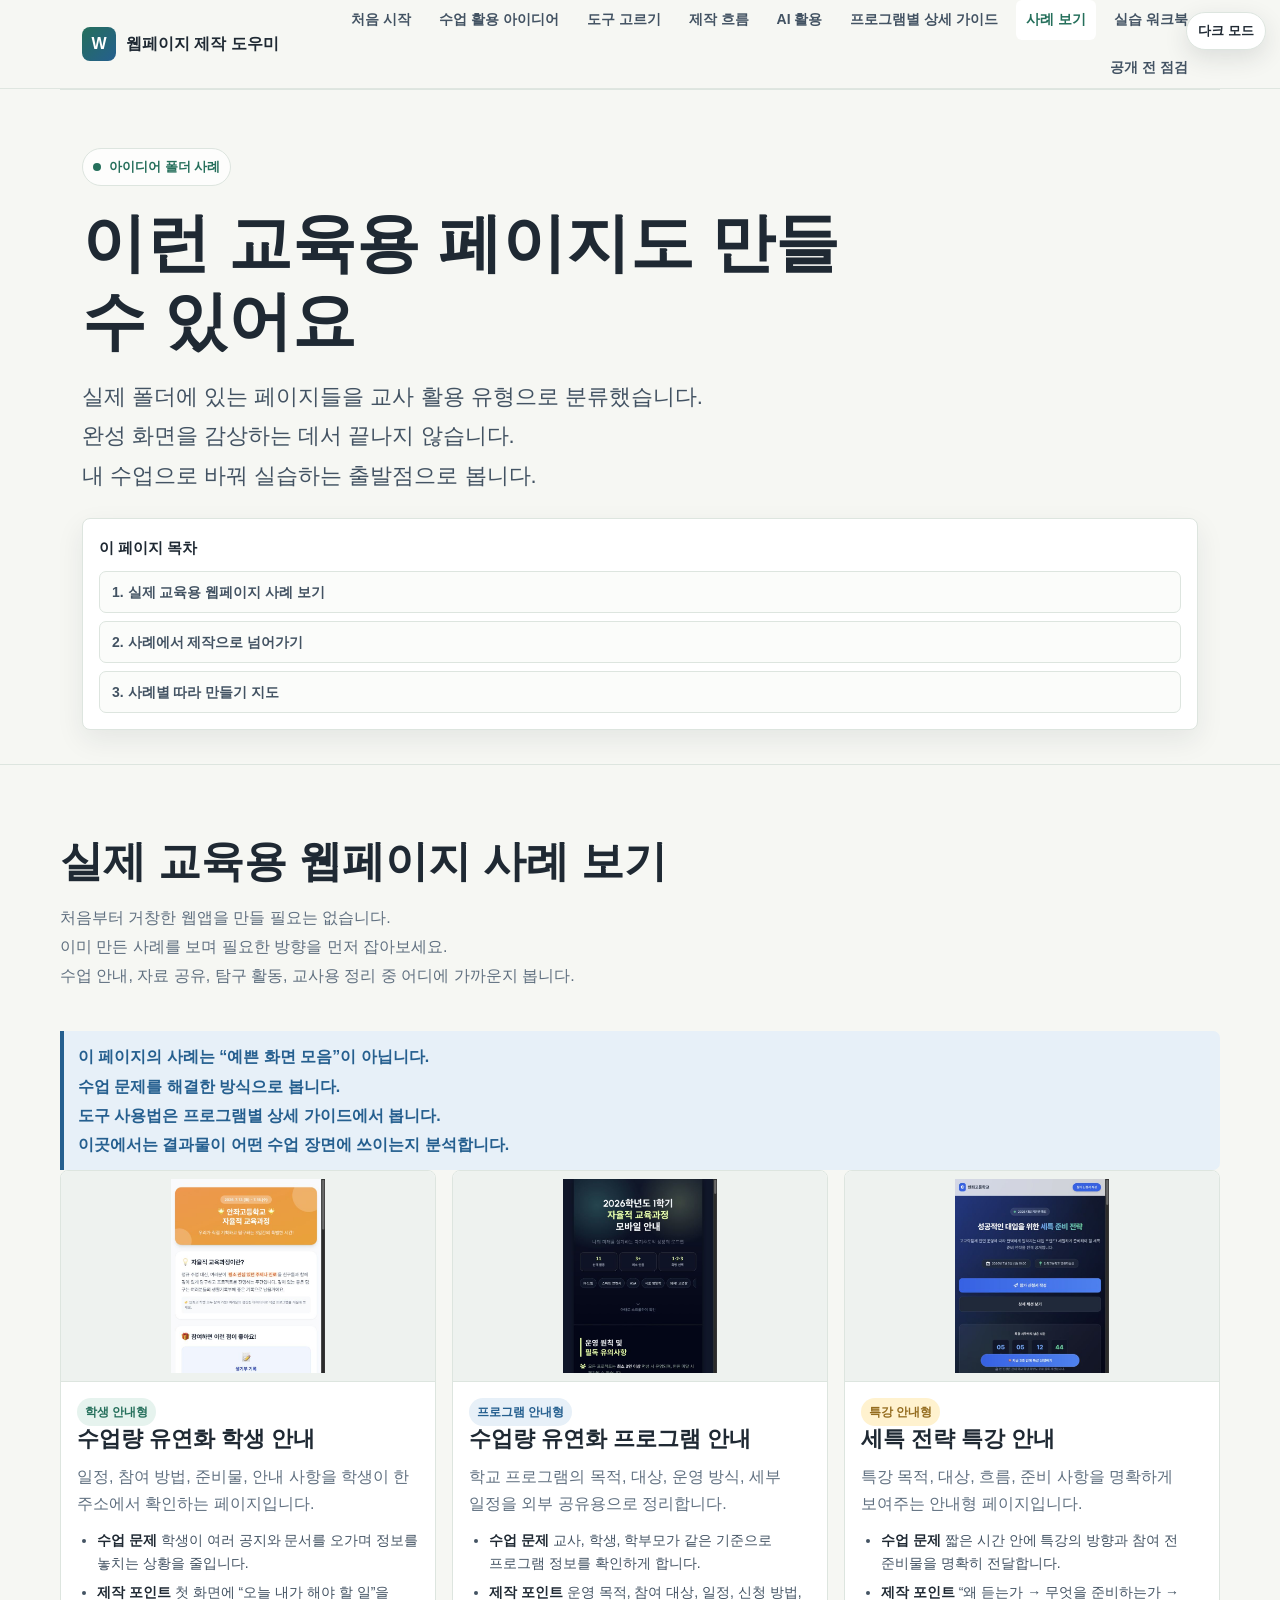
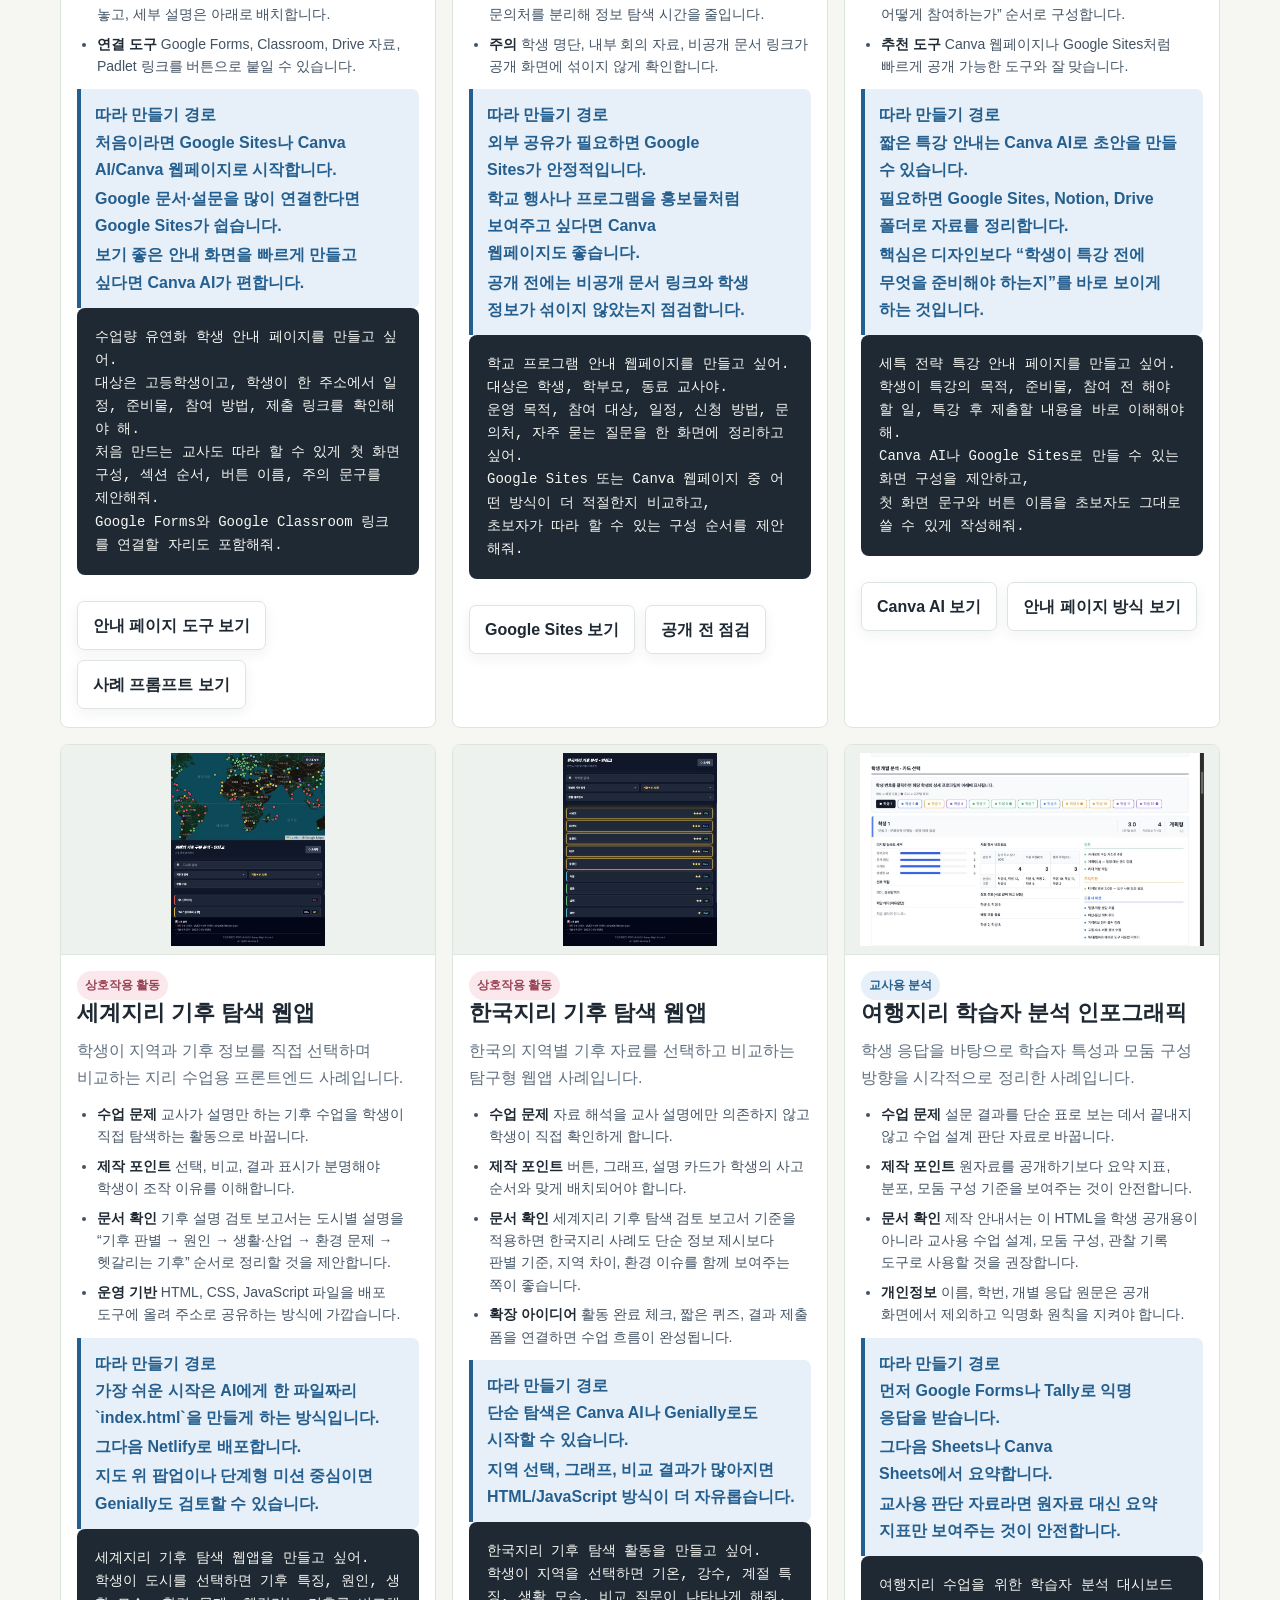
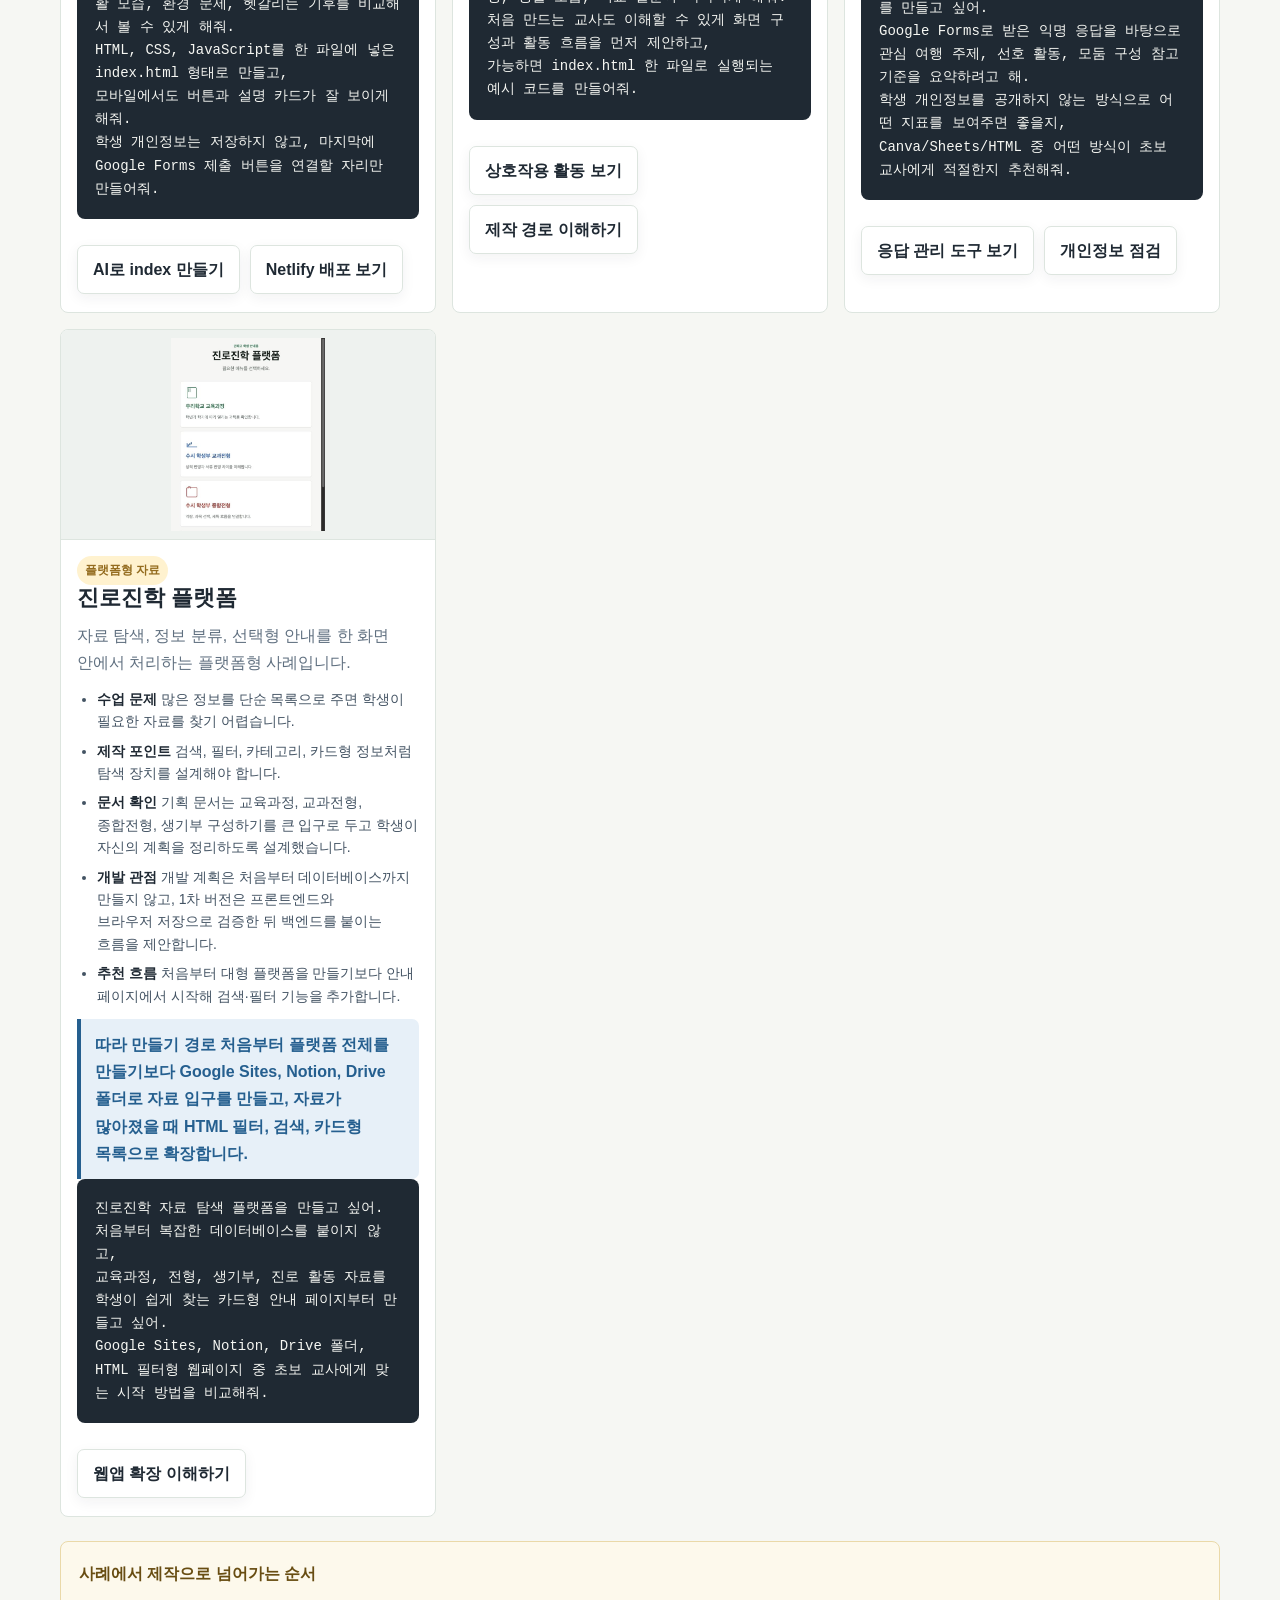
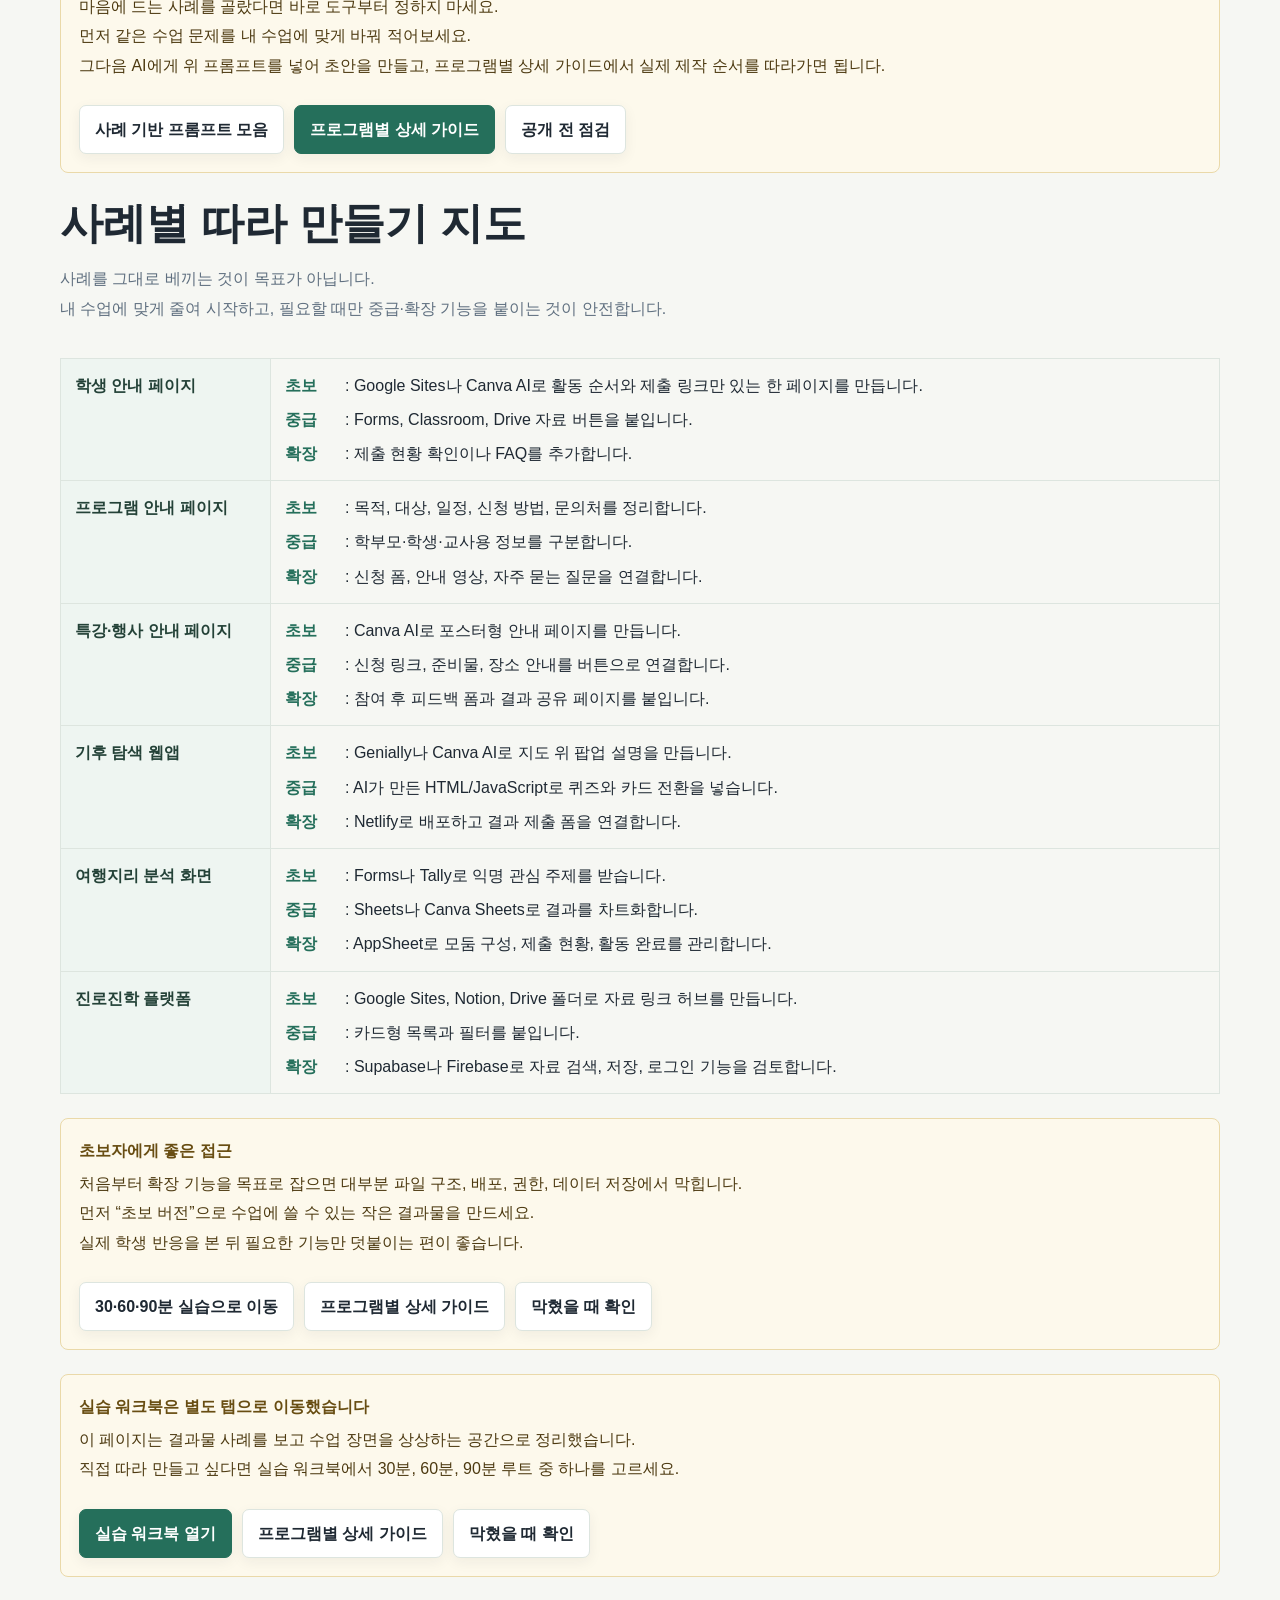
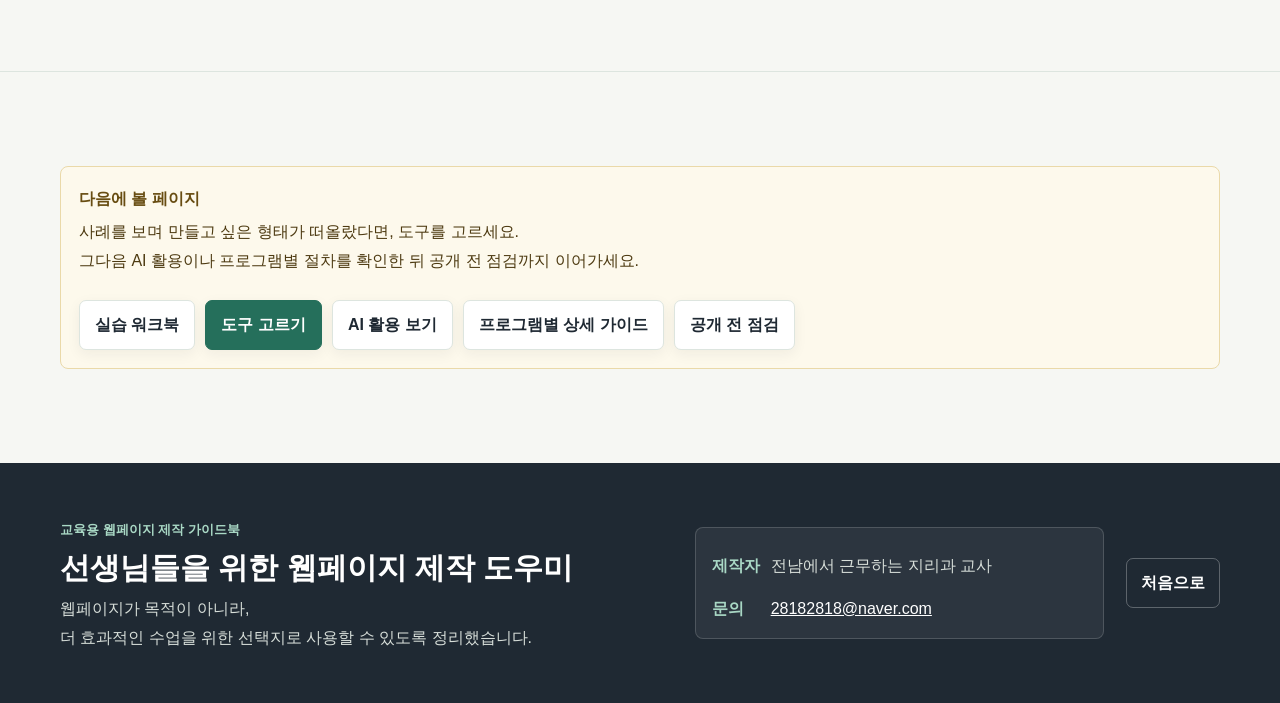
==== pages/cases.html @ 6a242acd "Add files via upload" ====
<!DOCTYPE html>
<html lang="ko">
<head>
  <meta charset="UTF-8" />
  <meta name="viewport" content="width=device-width, initial-scale=1.0" />
  <title>실제 사례 | 선생님들을 위한 웹페이지 제작 도우미</title>
  <link rel="stylesheet" href="../assets/styles.css?v=20260702-8" />
</head>
<body>
  <header class="site-header">
    <nav class="nav" aria-label="주요 메뉴">
      <a class="brand" href="../index.html"><span class="brand-mark">W</span><span>웹페이지 제작 도우미</span></a>
      <div class="nav-links">
        <a href="start.html">처음 시작</a>
        <a href="ideas.html">수업 활용 아이디어</a>
        <a href="choose.html">도구 고르기</a>
        <a href="workflow.html">제작 흐름</a>
        <a href="ai.html">AI 활용</a>
        <a href="tools.html">프로그램별 상세 가이드</a>
        <a href="cases.html" aria-current="page">사례 보기</a>
        <a href="practice.html">실습 워크북</a>
        <a href="check.html">공개 전 점검</a>
      </div>
    </nav>
  </header>

  <main>
    <section class="page-hero">
      <span class="eyebrow">아이디어 폴더 사례</span>
      <h1>이런 교육용 페이지도 만들 수 있어요</h1>
      <p class="lead">
        <span class="line-break">실제 폴더에 있는 페이지들을 교사 활용 유형으로 분류했습니다.</span>
        <span class="line-break">완성 화면을 감상하는 데서 끝나지 않습니다.</span>
        <span class="line-break">내 수업으로 바꿔 실습하는 출발점으로 봅니다.</span>
      </p>
    </section>

    <nav class="page-toc" aria-label="사례 보기 목차">
      <div class="toc-card">
        <strong>이 페이지 목차</strong>
        <div class="toc-links">
          <a href="#case-list">1. 실제 교육용 웹페이지 사례 보기</a>
          <a href="#case-guide">2. 사례에서 제작으로 넘어가기</a>
          <a href="#case-build-map">3. 사례별 따라 만들기 지도</a>
        </div>
      </div>
    </nav>

    <section id="case-list">
      <div class="section-inner">
        <div class="section-head">
          <div>
            <h2>실제 교육용 웹페이지 사례 보기</h2>
            <p>
              <span class="line-break">처음부터 거창한 웹앱을 만들 필요는 없습니다.</span>
              <span class="line-break">이미 만든 사례를 보며 필요한 방향을 먼저 잡아보세요.</span>
              <span class="line-break">수업 안내, 자료 공유, 탐구 활동, 교사용 정리 중 어디에 가까운지 봅니다.</span>
            </p>
          </div>
        </div>

        <div class="mini-note">
          <span class="line-break">이 페이지의 사례는 “예쁜 화면 모음”이 아닙니다.</span>
          <span class="line-break">수업 문제를 해결한 방식으로 봅니다.</span>
          <span class="line-break">도구 사용법은 프로그램별 상세 가이드에서 봅니다.</span>
          <span class="line-break">이곳에서는 결과물이 어떤 수업 장면에 쓰이는지 분석합니다.</span>
        </div>

        <div class="case-grid">
          <article class="card case-card" id="case-student-guide">
            <figure class="case-thumb">
              <img src="../assets/examples/student-guide.png" alt="수업량 유연화 학생 안내용 웹페이지 썸네일" />
            </figure>
            <span class="badge">학생 안내형</span>
            <h3>수업량 유연화 학생 안내</h3>
            <p>일정, 참여 방법, 준비물, 안내 사항을 학생이 한 주소에서 확인하는 페이지입니다.</p>
            <ul class="case-points">
              <li><strong>수업 문제</strong> 학생이 여러 공지와 문서를 오가며 정보를 놓치는 상황을 줄입니다.</li>
              <li><strong>제작 포인트</strong> 첫 화면에 “오늘 내가 해야 할 일”을 놓고, 세부 설명은 아래로 배치합니다.</li>
              <li><strong>연결 도구</strong> Google Forms, Classroom, Drive 자료, Padlet 링크를 버튼으로 붙일 수 있습니다.</li>
            </ul>
            <div class="mini-note">
              <strong>따라 만들기 경로</strong>
              <span class="line-break">처음이라면 Google Sites나 Canva AI/Canva 웹페이지로 시작합니다.</span>
              <span class="line-break">Google 문서·설문을 많이 연결한다면 Google Sites가 쉽습니다.</span>
              <span class="line-break">보기 좋은 안내 화면을 빠르게 만들고 싶다면 Canva AI가 편합니다.</span>
            </div>
            <pre class="prompt-box">수업량 유연화 학생 안내 페이지를 만들고 싶어.
대상은 고등학생이고, 학생이 한 주소에서 일정, 준비물, 참여 방법, 제출 링크를 확인해야 해.
처음 만드는 교사도 따라 할 수 있게 첫 화면 구성, 섹션 순서, 버튼 이름, 주의 문구를 제안해줘.
Google Forms와 Google Classroom 링크를 연결할 자리도 포함해줘.</pre>
            <div class="actions">
              <a class="btn" href="tools.html#stage-1">안내 페이지 도구 보기</a>
              <a class="btn" href="ai.html#case-prompts">사례 프롬프트 보기</a>
            </div>
          </article>

          <article class="card case-card" id="case-program-guide">
            <figure class="case-thumb">
              <img src="../assets/examples/program-guide.png" alt="수업량 유연화 프로그램 안내 페이지 썸네일" />
            </figure>
            <span class="badge blue">프로그램 안내형</span>
            <h3>수업량 유연화 프로그램 안내</h3>
            <p>학교 프로그램의 목적, 대상, 운영 방식, 세부 일정을 외부 공유용으로 정리합니다.</p>
            <ul class="case-points">
              <li><strong>수업 문제</strong> 교사, 학생, 학부모가 같은 기준으로 프로그램 정보를 확인하게 합니다.</li>
              <li><strong>제작 포인트</strong> 운영 목적, 참여 대상, 일정, 신청 방법, 문의처를 분리해 정보 탐색 시간을 줄입니다.</li>
              <li><strong>주의</strong> 학생 명단, 내부 회의 자료, 비공개 문서 링크가 공개 화면에 섞이지 않게 확인합니다.</li>
            </ul>
            <div class="mini-note">
              <strong>따라 만들기 경로</strong>
              <span class="line-break">외부 공유가 필요하면 Google Sites가 안정적입니다.</span>
              <span class="line-break">학교 행사나 프로그램을 홍보물처럼 보여주고 싶다면 Canva 웹페이지도 좋습니다.</span>
              <span class="line-break">공개 전에는 비공개 문서 링크와 학생 정보가 섞이지 않았는지 점검합니다.</span>
            </div>
            <pre class="prompt-box">학교 프로그램 안내 웹페이지를 만들고 싶어.
대상은 학생, 학부모, 동료 교사야.
운영 목적, 참여 대상, 일정, 신청 방법, 문의처, 자주 묻는 질문을 한 화면에 정리하고 싶어.
Google Sites 또는 Canva 웹페이지 중 어떤 방식이 더 적절한지 비교하고,
초보자가 따라 할 수 있는 구성 순서를 제안해줘.</pre>
            <div class="actions">
              <a class="btn" href="tools.html#program-sites">Google Sites 보기</a>
              <a class="btn" href="check.html">공개 전 점검</a>
            </div>
          </article>

          <article class="card case-card" id="case-lecture-guide">
            <figure class="case-thumb">
              <img src="../assets/examples/special-lecture-guide.png" alt="세특 전략 특강 안내 가이드 썸네일" />
            </figure>
            <span class="badge gold">특강 안내형</span>
            <h3>세특 전략 특강 안내</h3>
            <p>특강 목적, 대상, 흐름, 준비 사항을 명확하게 보여주는 안내형 페이지입니다.</p>
            <ul class="case-points">
              <li><strong>수업 문제</strong> 짧은 시간 안에 특강의 방향과 참여 전 준비물을 명확히 전달합니다.</li>
              <li><strong>제작 포인트</strong> “왜 듣는가 → 무엇을 준비하는가 → 어떻게 참여하는가” 순서로 구성합니다.</li>
              <li><strong>추천 도구</strong> Canva 웹페이지나 Google Sites처럼 빠르게 공개 가능한 도구와 잘 맞습니다.</li>
            </ul>
            <div class="mini-note">
              <strong>따라 만들기 경로</strong>
              <span class="line-break">짧은 특강 안내는 Canva AI로 초안을 만들 수 있습니다.</span>
              <span class="line-break">필요하면 Google Sites, Notion, Drive 폴더로 자료를 정리합니다.</span>
              <span class="line-break">핵심은 디자인보다 “학생이 특강 전에 무엇을 준비해야 하는지”를 바로 보이게 하는 것입니다.</span>
            </div>
            <pre class="prompt-box">세특 전략 특강 안내 페이지를 만들고 싶어.
학생이 특강의 목적, 준비물, 참여 전 해야 할 일, 특강 후 제출할 내용을 바로 이해해야 해.
Canva AI나 Google Sites로 만들 수 있는 화면 구성을 제안하고,
첫 화면 문구와 버튼 이름을 초보자도 그대로 쓸 수 있게 작성해줘.</pre>
            <div class="actions">
              <a class="btn" href="tools.html#program-canva">Canva AI 보기</a>
              <a class="btn" href="tools.html#stage-1">안내 페이지 방식 보기</a>
            </div>
          </article>

          <article class="card case-card" id="case-world-climate">
            <figure class="case-thumb">
              <img src="../assets/examples/world-climate-app.png" alt="세계지리 기후 탐색 웹앱 썸네일" />
            </figure>
            <span class="badge rose">상호작용 활동</span>
            <h3>세계지리 기후 탐색 웹앱</h3>
            <p>학생이 지역과 기후 정보를 직접 선택하며 비교하는 지리 수업용 프론트엔드 사례입니다.</p>
            <ul class="case-points">
              <li><strong>수업 문제</strong> 교사가 설명만 하는 기후 수업을 학생이 직접 탐색하는 활동으로 바꿉니다.</li>
              <li><strong>제작 포인트</strong> 선택, 비교, 결과 표시가 분명해야 학생이 조작 이유를 이해합니다.</li>
              <li><strong>문서 확인</strong> 기후 설명 검토 보고서는 도시별 설명을 “기후 판별 → 원인 → 생활·산업 → 환경 문제 → 헷갈리는 기후” 순서로 정리할 것을 제안합니다.</li>
              <li><strong>운영 기반</strong> HTML, CSS, JavaScript 파일을 배포 도구에 올려 주소로 공유하는 방식에 가깝습니다.</li>
            </ul>
            <div class="mini-note">
              <strong>따라 만들기 경로</strong>
              <span class="line-break">가장 쉬운 시작은 AI에게 한 파일짜리 `index.html`을 만들게 하는 방식입니다.</span>
              <span class="line-break">그다음 Netlify로 배포합니다.</span>
              <span class="line-break">지도 위 팝업이나 단계형 미션 중심이면 Genially도 검토할 수 있습니다.</span>
            </div>
            <pre class="prompt-box">세계지리 기후 탐색 웹앱을 만들고 싶어.
학생이 도시를 선택하면 기후 특징, 원인, 생활 모습, 환경 문제, 헷갈리는 기후를 비교해서 볼 수 있게 해줘.
HTML, CSS, JavaScript를 한 파일에 넣은 index.html 형태로 만들고,
모바일에서도 버튼과 설명 카드가 잘 보이게 해줘.
학생 개인정보는 저장하지 않고, 마지막에 Google Forms 제출 버튼을 연결할 자리만 만들어줘.</pre>
            <div class="actions">
              <a class="btn" href="ai.html#index">AI로 index 만들기</a>
              <a class="btn" href="tools.html#program-netlify">Netlify 배포 보기</a>
            </div>
          </article>

          <article class="card case-card" id="case-korea-climate">
            <figure class="case-thumb">
              <img src="../assets/examples/korea-climate-app.png" alt="한국지리 기후 탐색 웹앱 썸네일" />
            </figure>
            <span class="badge rose">상호작용 활동</span>
            <h3>한국지리 기후 탐색 웹앱</h3>
            <p>한국의 지역별 기후 자료를 선택하고 비교하는 탐구형 웹앱 사례입니다.</p>
            <ul class="case-points">
              <li><strong>수업 문제</strong> 자료 해석을 교사 설명에만 의존하지 않고 학생이 직접 확인하게 합니다.</li>
              <li><strong>제작 포인트</strong> 버튼, 그래프, 설명 카드가 학생의 사고 순서와 맞게 배치되어야 합니다.</li>
              <li><strong>문서 확인</strong> 세계지리 기후 탐색 검토 보고서 기준을 적용하면 한국지리 사례도 단순 정보 제시보다 판별 기준, 지역 차이, 환경 이슈를 함께 보여주는 쪽이 좋습니다.</li>
              <li><strong>확장 아이디어</strong> 활동 완료 체크, 짧은 퀴즈, 결과 제출 폼을 연결하면 수업 흐름이 완성됩니다.</li>
            </ul>
            <div class="mini-note">
              <strong>따라 만들기 경로</strong>
              <span class="line-break">단순 탐색은 Canva AI나 Genially로도 시작할 수 있습니다.</span>
              <span class="line-break">지역 선택, 그래프, 비교 결과가 많아지면 HTML/JavaScript 방식이 더 자유롭습니다.</span>
            </div>
            <pre class="prompt-box">한국지리 기후 탐색 활동을 만들고 싶어.
학생이 지역을 선택하면 기온, 강수, 계절 특징, 생활 모습, 비교 질문이 나타나게 해줘.
처음 만드는 교사도 이해할 수 있게 화면 구성과 활동 흐름을 먼저 제안하고,
가능하면 index.html 한 파일로 실행되는 예시 코드를 만들어줘.</pre>
            <div class="actions">
              <a class="btn" href="tools.html#stage-2">상호작용 활동 보기</a>
              <a class="btn" href="workflow.html#path-interactive">제작 경로 이해하기</a>
            </div>
          </article>

          <article class="card case-card" id="case-travel-dashboard">
            <figure class="case-thumb">
              <img src="../assets/examples/learning-dashboard.png" alt="여행지리 학습자 분석 인포그래픽 썸네일" />
            </figure>
            <span class="badge blue">교사용 분석</span>
            <h3>여행지리 학습자 분석 인포그래픽</h3>
            <p>학생 응답을 바탕으로 학습자 특성과 모둠 구성 방향을 시각적으로 정리한 사례입니다.</p>
            <ul class="case-points">
              <li><strong>수업 문제</strong> 설문 결과를 단순 표로 보는 데서 끝내지 않고 수업 설계 판단 자료로 바꿉니다.</li>
              <li><strong>제작 포인트</strong> 원자료를 공개하기보다 요약 지표, 분포, 모둠 구성 기준을 보여주는 것이 안전합니다.</li>
              <li><strong>문서 확인</strong> 제작 안내서는 이 HTML을 학생 공개용이 아니라 교사용 수업 설계, 모둠 구성, 관찰 기록 도구로 사용할 것을 권장합니다.</li>
              <li><strong>개인정보</strong> 이름, 학번, 개별 응답 원문은 공개 화면에서 제외하고 익명화 원칙을 지켜야 합니다.</li>
            </ul>
            <div class="mini-note">
              <strong>따라 만들기 경로</strong>
              <span class="line-break">먼저 Google Forms나 Tally로 익명 응답을 받습니다.</span>
              <span class="line-break">그다음 Sheets나 Canva Sheets에서 요약합니다.</span>
              <span class="line-break">교사용 판단 자료라면 원자료 대신 요약 지표만 보여주는 것이 안전합니다.</span>
            </div>
            <pre class="prompt-box">여행지리 수업을 위한 학습자 분석 대시보드를 만들고 싶어.
Google Forms로 받은 익명 응답을 바탕으로 관심 여행 주제, 선호 활동, 모둠 구성 참고 기준을 요약하려고 해.
학생 개인정보를 공개하지 않는 방식으로 어떤 지표를 보여주면 좋을지,
Canva/Sheets/HTML 중 어떤 방식이 초보 교사에게 적절한지 추천해줘.</pre>
            <div class="actions">
              <a class="btn" href="tools.html#stage-3">응답 관리 도구 보기</a>
              <a class="btn" href="check.html">개인정보 점검</a>
            </div>
          </article>

          <article class="card case-card" id="case-career-platform">
            <figure class="case-thumb">
              <img src="../assets/examples/career-platform.png" alt="진로진학 플랫폼 썸네일" />
            </figure>
            <span class="badge gold">플랫폼형 자료</span>
            <h3>진로진학 플랫폼</h3>
            <p>자료 탐색, 정보 분류, 선택형 안내를 한 화면 안에서 처리하는 플랫폼형 사례입니다.</p>
            <ul class="case-points">
              <li><strong>수업 문제</strong> 많은 정보를 단순 목록으로 주면 학생이 필요한 자료를 찾기 어렵습니다.</li>
              <li><strong>제작 포인트</strong> 검색, 필터, 카테고리, 카드형 정보처럼 탐색 장치를 설계해야 합니다.</li>
              <li><strong>문서 확인</strong> 기획 문서는 교육과정, 교과전형, 종합전형, 생기부 구성하기를 큰 입구로 두고 학생이 자신의 계획을 정리하도록 설계했습니다.</li>
              <li><strong>개발 관점</strong> 개발 계획은 처음부터 데이터베이스까지 만들지 않고, 1차 버전은 프론트엔드와 브라우저 저장으로 검증한 뒤 백엔드를 붙이는 흐름을 제안합니다.</li>
              <li><strong>추천 흐름</strong> 처음부터 대형 플랫폼을 만들기보다 안내 페이지에서 시작해 검색·필터 기능을 추가합니다.</li>
            </ul>
            <div class="mini-note">
              <strong>따라 만들기 경로</strong>
              처음부터 플랫폼 전체를 만들기보다 Google Sites, Notion, Drive 폴더로 자료 입구를 만들고,
              자료가 많아졌을 때 HTML 필터, 검색, 카드형 목록으로 확장합니다.
            </div>
            <pre class="prompt-box">진로진학 자료 탐색 플랫폼을 만들고 싶어.
처음부터 복잡한 데이터베이스를 붙이지 않고,
교육과정, 전형, 생기부, 진로 활동 자료를 학생이 쉽게 찾는 카드형 안내 페이지부터 만들고 싶어.
Google Sites, Notion, Drive 폴더, HTML 필터형 웹페이지 중 초보 교사에게 맞는 시작 방법을 비교해줘.</pre>
            <div class="actions">
              <a class="btn" href="workflow.html#path-webapp">웹앱 확장 이해하기</a>
            </div>
          </article>
        </div>

        <div class="callout" id="case-guide">
          <strong>사례에서 제작으로 넘어가는 순서</strong>
          <span class="line-break">마음에 드는 사례를 골랐다면 바로 도구부터 정하지 마세요.</span>
          <span class="line-break">먼저 같은 수업 문제를 내 수업에 맞게 바꿔 적어보세요.</span>
          <span class="line-break">그다음 AI에게 위 프롬프트를 넣어 초안을 만들고, 프로그램별 상세 가이드에서 실제 제작 순서를 따라가면 됩니다.</span>
          <div class="actions">
            <a class="btn" href="ai.html#case-prompts">사례 기반 프롬프트 모음</a>
            <a class="btn primary" href="tools.html">프로그램별 상세 가이드</a>
            <a class="btn" href="check.html">공개 전 점검</a>
          </div>
        </div>

        <div class="section-head compact" id="case-build-map">
          <div>
            <h2>사례별 따라 만들기 지도</h2>
            <p>
              <span class="line-break">사례를 그대로 베끼는 것이 목표가 아닙니다.</span>
              <span class="line-break">내 수업에 맞게 줄여 시작하고, 필요할 때만 중급·확장 기능을 붙이는 것이 안전합니다.</span>
            </p>
          </div>
        </div>

        <table class="info-table level-table">
          <tr>
            <th>학생 안내 페이지</th>
            <td>
              <span class="line-break"><strong>초보</strong>: Google Sites나 Canva AI로 활동 순서와 제출 링크만 있는 한 페이지를 만듭니다.</span>
              <span class="line-break"><strong>중급</strong>: Forms, Classroom, Drive 자료 버튼을 붙입니다.</span>
              <span class="line-break"><strong>확장</strong>: 제출 현황 확인이나 FAQ를 추가합니다.</span>
            </td>
          </tr>
          <tr>
            <th>프로그램 안내 페이지</th>
            <td>
              <span class="line-break"><strong>초보</strong>: 목적, 대상, 일정, 신청 방법, 문의처를 정리합니다.</span>
              <span class="line-break"><strong>중급</strong>: 학부모·학생·교사용 정보를 구분합니다.</span>
              <span class="line-break"><strong>확장</strong>: 신청 폼, 안내 영상, 자주 묻는 질문을 연결합니다.</span>
            </td>
          </tr>
          <tr>
            <th>특강·행사 안내 페이지</th>
            <td>
              <span class="line-break"><strong>초보</strong>: Canva AI로 포스터형 안내 페이지를 만듭니다.</span>
              <span class="line-break"><strong>중급</strong>: 신청 링크, 준비물, 장소 안내를 버튼으로 연결합니다.</span>
              <span class="line-break"><strong>확장</strong>: 참여 후 피드백 폼과 결과 공유 페이지를 붙입니다.</span>
            </td>
          </tr>
          <tr>
            <th>기후 탐색 웹앱</th>
            <td>
              <span class="line-break"><strong>초보</strong>: Genially나 Canva AI로 지도 위 팝업 설명을 만듭니다.</span>
              <span class="line-break"><strong>중급</strong>: AI가 만든 HTML/JavaScript로 퀴즈와 카드 전환을 넣습니다.</span>
              <span class="line-break"><strong>확장</strong>: Netlify로 배포하고 결과 제출 폼을 연결합니다.</span>
            </td>
          </tr>
          <tr>
            <th>여행지리 분석 화면</th>
            <td>
              <span class="line-break"><strong>초보</strong>: Forms나 Tally로 익명 관심 주제를 받습니다.</span>
              <span class="line-break"><strong>중급</strong>: Sheets나 Canva Sheets로 결과를 차트화합니다.</span>
              <span class="line-break"><strong>확장</strong>: AppSheet로 모둠 구성, 제출 현황, 활동 완료를 관리합니다.</span>
            </td>
          </tr>
          <tr>
            <th>진로진학 플랫폼</th>
            <td>
              <span class="line-break"><strong>초보</strong>: Google Sites, Notion, Drive 폴더로 자료 링크 허브를 만듭니다.</span>
              <span class="line-break"><strong>중급</strong>: 카드형 목록과 필터를 붙입니다.</span>
              <span class="line-break"><strong>확장</strong>: Supabase나 Firebase로 자료 검색, 저장, 로그인 기능을 검토합니다.</span>
            </td>
          </tr>
        </table>

        <div class="callout">
          <strong>초보자에게 좋은 접근</strong>
          <span class="line-break">처음부터 확장 기능을 목표로 잡으면 대부분 파일 구조, 배포, 권한, 데이터 저장에서 막힙니다.</span>
          <span class="line-break">먼저 “초보 버전”으로 수업에 쓸 수 있는 작은 결과물을 만드세요.</span>
          <span class="line-break">실제 학생 반응을 본 뒤 필요한 기능만 덧붙이는 편이 좋습니다.</span>
          <div class="actions">
            <a class="btn" href="practice.html">30·60·90분 실습으로 이동</a>
            <a class="btn" href="tools.html">프로그램별 상세 가이드</a>
            <a class="btn" href="check.html#troubleshooting">막혔을 때 확인</a>
          </div>
        </div>

        <div class="callout">
          <strong>실습 워크북은 별도 탭으로 이동했습니다</strong>
          <span class="line-break">이 페이지는 결과물 사례를 보고 수업 장면을 상상하는 공간으로 정리했습니다.</span>
          <span class="line-break">직접 따라 만들고 싶다면 실습 워크북에서 30분, 60분, 90분 루트 중 하나를 고르세요.</span>
          <div class="actions">
            <a class="btn primary" href="practice.html">실습 워크북 열기</a>
            <a class="btn" href="tools.html">프로그램별 상세 가이드</a>
            <a class="btn" href="check.html#troubleshooting">막혔을 때 확인</a>
          </div>
        </div>
      </div>
    </section>

    <section>
      <div class="section-inner">
        <div class="callout">
          <strong>다음에 볼 페이지</strong>
          <span class="line-break">사례를 보며 만들고 싶은 형태가 떠올랐다면, 도구를 고르세요.</span>
          <span class="line-break">그다음 AI 활용이나 프로그램별 절차를 확인한 뒤 공개 전 점검까지 이어가세요.</span>
          <div class="actions">
            <a class="btn" href="practice.html">실습 워크북</a>
            <a class="btn primary" href="choose.html">도구 고르기</a>
            <a class="btn" href="ai.html">AI 활용 보기</a>
            <a class="btn" href="tools.html">프로그램별 상세 가이드</a>
            <a class="btn" href="check.html">공개 전 점검</a>
          </div>
        </div>
      </div>
    </section>
  </main>

  <footer class="footer">
    <div class="footer-inner">
      <div class="footer-main">
        <span class="footer-kicker">교육용 웹페이지 제작 가이드북</span>
        <strong class="footer-title">선생님들을 위한 웹페이지 제작 도우미</strong>
        <p>
          <span class="line-break">웹페이지가 목적이 아니라,</span>
          <span class="line-break">더 효과적인 수업을 위한 선택지로 사용할 수 있도록 정리했습니다.</span>
        </p>
      </div>
      <div class="footer-meta">
        <p><span>제작자</span> 전남에서 근무하는 지리과 교사</p>
        <p><span>문의</span> <a href="mailto:28182818@naver.com">28182818@naver.com</a></p>
      </div>
      <a class="footer-home" href="../index.html">처음으로</a>
    </div>
  </footer>
  <script src="../assets/app.js?v=20260702-8"></script>
</body>
</html>
---- assets/styles.css ----
:root {
  --bg: #f6f7f3;
  --paper: #ffffff;
  --ink: #1f2933;
  --muted: #607080;
  --line: #dde5df;
  --green: #256f5b;
  --green-soft: #e6f3ee;
  --blue: #255f8f;
  --blue-soft: #e7f0f8;
  --gold: #946c1f;
  --gold-soft: #fff2cf;
  --rose: #9b4457;
  --rose-soft: #fbe8ec;
  --shadow: 0 18px 50px rgba(31, 41, 51, 0.12);
  --radius: 8px;
  --max: 1160px;
}

:root[data-theme="dark"] {
  --bg: #151a1f;
  --paper: #20272e;
  --ink: #f4f7f5;
  --muted: #b5c0c8;
  --line: #34404a;
  --green: #a9d8c5;
  --green-soft: #1c3a32;
  --blue: #b6d5ee;
  --blue-soft: #1c3348;
  --gold: #e7c982;
  --gold-soft: #453719;
  --rose: #e7a9b5;
  --rose-soft: #4a2630;
  --shadow: 0 18px 50px rgba(0, 0, 0, 0.32);
}

* {
  box-sizing: border-box;
}

html {
  scroll-behavior: smooth;
}

body {
  margin: 0;
  font-family: -apple-system, BlinkMacSystemFont, "Segoe UI", "Noto Sans KR", sans-serif;
  background: var(--bg);
  color: var(--ink);
  line-height: 1.7;
  word-break: keep-all;
  overflow-wrap: break-word;
}

:root[data-theme="dark"] body {
  color-scheme: dark;
}

a {
  color: inherit;
}

button,
input {
  font: inherit;
}

.site-header {
  position: sticky;
  top: 0;
  z-index: 10;
  border-bottom: 1px solid rgba(221, 229, 223, 0.9);
  background: rgba(246, 247, 243, 0.95);
  backdrop-filter: blur(14px);
}

:root[data-theme="dark"] .site-header {
  background: rgba(21, 26, 31, 0.94);
}

.nav {
  max-width: var(--max);
  min-height: 68px;
  margin: 0 auto;
  padding: 0 22px;
  display: flex;
  align-items: center;
  justify-content: space-between;
  gap: 18px;
}

.brand {
  display: flex;
  align-items: center;
  gap: 10px;
  text-decoration: none;
  font-weight: 900;
  white-space: nowrap;
}

.brand-mark {
  width: 34px;
  height: 34px;
  border-radius: 8px;
  background: linear-gradient(135deg, var(--green), var(--blue));
  color: white;
  display: grid;
  place-items: center;
}

.nav-links {
  display: flex;
  flex-wrap: wrap;
  justify-content: flex-end;
  gap: 8px;
}

.theme-toggle {
  position: fixed;
  top: 12px;
  right: 14px;
  z-index: 30;
  min-height: 36px;
  border: 1px solid var(--line);
  border-radius: 999px;
  background: var(--paper);
  color: var(--ink);
  padding: 7px 11px;
  font-size: 13px;
  font-weight: 900;
  cursor: pointer;
  box-shadow: 0 8px 24px rgba(31, 41, 51, 0.12);
}

.theme-toggle:hover,
.theme-toggle:focus-visible {
  outline: 3px solid rgba(37, 111, 91, 0.22);
}

.nav-links a {
  padding: 8px 10px;
  border-radius: 6px;
  color: #435363;
  text-decoration: none;
  font-size: 14px;
  font-weight: 800;
}

:root[data-theme="dark"] .nav-links a {
  color: #d4dce2;
}

.nav-links a:hover,
.nav-links a[aria-current="page"] {
  background: var(--paper);
  color: var(--green);
}

.page-toc {
  max-width: var(--max);
  margin: -14px auto 0;
  padding: 0 22px 34px;
}

.toc-card {
  border: 1px solid var(--line);
  border-radius: var(--radius);
  background: var(--paper);
  box-shadow: 0 10px 28px rgba(31, 41, 51, 0.08);
  padding: 16px;
}

.toc-card strong {
  display: block;
  margin-bottom: 10px;
  font-size: 15px;
}

.toc-links {
  display: grid;
  grid-template-columns: 1fr;
  gap: 8px;
}

.toc-group-label {
  margin: 10px 2px 2px;
  color: var(--muted);
  font-size: 13px;
  font-weight: 900;
}

.toc-group-label:first-child {
  margin-top: 0;
}

.toc-links a {
  display: flex;
  align-items: center;
  min-height: 36px;
  padding: 10px 12px;
  border: 1px solid var(--line);
  border-radius: 7px;
  background: #fbfcfa;
  color: #435363;
  text-decoration: none;
  font-size: 14px;
  font-weight: 900;
  line-height: 1.45;
}

.toc-links a:hover,
.toc-links a:focus-visible {
  background: var(--green-soft);
  color: var(--green);
  outline: 2px solid transparent;
}

:root[data-theme="dark"] .toc-links a {
  background: #1a2026;
  color: #d4dce2;
}

.hero {
  max-width: var(--max);
  min-height: calc(100svh - 68px);
  margin: 0 auto;
  padding: 46px 22px 34px;
  display: grid;
  grid-template-columns: minmax(0, 1.04fr) minmax(340px, 0.96fr);
  gap: 30px;
  align-items: center;
}

.page-hero {
  max-width: var(--max);
  margin: 0 auto;
  padding: 58px 22px 38px;
}

.eyebrow {
  display: inline-flex;
  align-items: center;
  gap: 8px;
  width: fit-content;
  padding: 7px 10px;
  border: 1px solid var(--line);
  border-radius: 999px;
  background: rgba(255, 255, 255, 0.78);
  color: var(--green);
  font-size: 13px;
  font-weight: 900;
}

.eyebrow::before {
  content: "";
  width: 8px;
  height: 8px;
  border-radius: 50%;
  background: var(--green);
}

:root[data-theme="dark"] .eyebrow {
  background: #20272e;
  border-color: #4b5963;
  color: #d8e8df;
}

:root[data-theme="dark"] .eyebrow::before {
  background: #a9d8c5;
}

h1,
h2,
h3 {
  margin: 0;
  line-height: 1.22;
  letter-spacing: 0;
  text-wrap: balance;
}

h1,
h2,
h3,
h4,
p,
li,
th,
td,
.btn,
.badge,
.toc-links a,
.nav-links a,
.line-break {
  word-break: keep-all;
  overflow-wrap: break-word;
  text-wrap: pretty;
}

h1 {
  margin-top: 18px;
  font-size: clamp(38px, 5vw, 66px);
  max-width: 820px;
}

h2 {
  font-size: clamp(28px, 3.4vw, 43px);
}

h3 {
  font-size: 22px;
}

h4 {
  margin: 18px 0 8px;
  font-size: 16px;
  line-height: 1.35;
}

.lead {
  max-width: 760px;
  margin: 18px 0 0;
  color: #435363;
  font-size: clamp(18px, 2.2vw, 22px);
}

:root[data-theme="dark"] .lead,
:root[data-theme="dark"] .section-head p,
:root[data-theme="dark"] .muted,
:root[data-theme="dark"] .home-card p,
:root[data-theme="dark"] .card p,
:root[data-theme="dark"] .card ul,
:root[data-theme="dark"] .card ol {
  color: var(--muted);
}

.hero-actions,
.actions {
  display: flex;
  gap: 10px;
  flex-wrap: wrap;
  margin-top: 26px;
}

.btn {
  display: inline-flex;
  align-items: center;
  justify-content: center;
  min-height: 44px;
  padding: 10px 15px;
  border: 1px solid var(--line);
  border-radius: 7px;
  background: var(--paper);
  color: var(--ink);
  text-decoration: none;
  font-weight: 900;
  cursor: pointer;
  box-shadow: 0 4px 14px rgba(31, 41, 51, 0.06);
}

.btn.primary {
  background: var(--green);
  color: #ffffff;
  border-color: var(--green);
}

:root[data-theme="dark"] .btn.primary {
  color: #10221d;
}

.btn:hover,
.btn:focus-visible {
  transform: translateY(-1px);
  outline: 3px solid rgba(37, 111, 91, 0.22);
}

.hero-panel {
  overflow: hidden;
  border: 1px solid var(--line);
  border-radius: var(--radius);
  background: var(--paper);
  box-shadow: var(--shadow);
}

.hero-panel img {
  width: 100%;
  display: block;
  aspect-ratio: 16 / 10;
  object-fit: cover;
}

.hero-note {
  display: grid;
  grid-template-columns: repeat(3, 1fr);
  gap: 10px;
  padding: 18px;
  background: #fbfcfa;
}

:root[data-theme="dark"] .hero-note,
:root[data-theme="dark"] .note-item {
  background: #1a2026;
}

.mini-stat {
  padding: 12px;
  border: 1px solid var(--line);
  border-radius: 7px;
  background: white;
}

:root[data-theme="dark"] .mini-stat {
  background: #20272e;
}

.mini-stat strong {
  display: block;
  font-size: 18px;
}

.mini-stat span {
  color: var(--muted);
  font-size: 13px;
  font-weight: 800;
}

section {
  padding: 70px 22px;
  border-top: 1px solid var(--line);
}

.section-inner {
  max-width: var(--max);
  margin: 0 auto;
}

.section-inner > .mini-note + h3,
.section-inner > .callout + h3,
.section-inner > .tabs + h3,
.section-inner > .template-grid + h3,
.section-inner > .detail-grid + h3,
.section-inner > .info-table + h3,
.section-inner > .prompt-box + h3 {
  margin-top: 44px;
}

.section-inner > h4 {
  margin-top: 34px;
  margin-bottom: 14px;
}

.section-head {
  display: flex;
  align-items: end;
  justify-content: space-between;
  gap: 22px;
  margin-bottom: 26px;
}

.section-head p,
.muted {
  max-width: 760px;
  color: var(--muted);
}

.home-grid,
.card-grid,
.tool-grid,
.case-grid,
.template-grid {
  display: grid;
  gap: 16px;
}

.home-grid {
  grid-template-columns: repeat(3, minmax(0, 1fr));
}

.card-grid {
  grid-template-columns: repeat(4, minmax(0, 1fr));
}

.tool-grid,
.case-grid,
.template-grid {
  grid-template-columns: repeat(3, minmax(0, 1fr));
}

.home-card,
.card {
  min-width: 0;
  border: 1px solid var(--line);
  border-radius: var(--radius);
  background: var(--paper);
  padding: 20px;
}

.card {
  position: relative;
}

.home-card {
  min-height: 210px;
  display: flex;
  flex-direction: column;
  justify-content: space-between;
  gap: 18px;
  text-decoration: none;
  transition: transform 160ms ease, box-shadow 160ms ease;
}

.home-card:hover,
.home-card:focus-visible {
  transform: translateY(-3px);
  box-shadow: var(--shadow);
  outline: 3px solid rgba(37, 111, 91, 0.18);
}

.home-card strong {
  display: block;
  margin-top: 12px;
  font-size: 23px;
  line-height: 1.3;
}

.home-card p,
.card p {
  margin: 10px 0 0;
  color: var(--muted);
}

:root[data-theme="dark"] .card,
:root[data-theme="dark"] .home-card,
:root[data-theme="dark"] .tab-list,
:root[data-theme="dark"] .tab-panel,
:root[data-theme="dark"] .hero-panel {
  background: var(--paper);
}

.card ul,
.card ol {
  margin: 12px 0 0;
  padding-left: 20px;
  color: #435363;
}

.card li + li {
  margin-top: 6px;
}

.section-head.compact {
  margin-bottom: 14px;
}

.example-showcase,
.element-guide {
  margin: 26px 0;
}

.mobile-collapse > summary {
  display: none;
}

.mobile-collapse-body > :first-child {
  margin-top: 0;
}

.example-gallery {
  display: grid;
  grid-template-columns: repeat(4, minmax(0, 1fr));
  gap: 12px;
}

.example-card {
  overflow: hidden;
  border: 1px solid var(--line);
  border-radius: var(--radius);
  background: var(--paper);
  box-shadow: 0 10px 28px rgba(31, 41, 51, 0.06);
}

.example-card img,
.case-thumb img {
  display: block;
  width: 100%;
  aspect-ratio: 16 / 9;
  object-fit: contain;
  background: #eef2ef;
  padding: 8px;
  border-bottom: 1px solid var(--line);
}

:root[data-theme="dark"] .example-card img,
:root[data-theme="dark"] .case-thumb img {
  background: #151a1f;
}

.example-card > div {
  padding: 14px;
}

.example-card h4,
.element-guide-card h4 {
  margin: 8px 0 6px;
  line-height: 1.35;
}

.example-card p,
.element-guide-card p {
  margin: 0;
  color: var(--muted);
  font-size: 14px;
  line-height: 1.6;
}

.example-source-note {
  margin-top: 10px !important;
  padding-top: 10px;
  border-top: 1px solid var(--line);
  color: var(--blue) !important;
  font-weight: 800;
}

.element-guide-grid {
  display: grid;
  grid-template-columns: repeat(3, minmax(0, 1fr));
  gap: 12px;
}

.element-guide-card {
  min-width: 0;
  border: 1px solid var(--line);
  border-radius: var(--radius);
  background: #fbfcfa;
  padding: 16px;
}

:root[data-theme="dark"] .element-guide-card {
  background: #1a2026;
}

.element-guide-card ul,
.case-points {
  margin: 12px 0 0;
  padding-left: 18px;
  color: var(--muted);
  font-size: 14px;
  line-height: 1.6;
}

.element-guide-card li + li,
.case-points li + li {
  margin-top: 7px;
}

.case-card {
  overflow: hidden;
  padding: 0;
}

.case-card > :not(.case-thumb) {
  margin-left: 16px;
  margin-right: 16px;
}

.case-card > .badge {
  margin-top: 16px;
}

.case-card > :last-child {
  margin-bottom: 18px;
}

.case-thumb {
  margin: 0;
}

.case-points strong {
  color: var(--ink);
}

.tool-icon {
  display: inline-grid;
  place-items: center;
  width: 38px;
  height: 38px;
  margin-bottom: 12px;
  border-radius: 10px;
  background: var(--green-soft);
  color: var(--green);
  font-size: 18px;
  font-weight: 900;
}

.blue .tool-icon,
.tool-icon.blue {
  background: var(--blue-soft);
  color: var(--blue);
}

.gold .tool-icon,
.tool-icon.gold {
  background: var(--gold-soft);
  color: var(--gold);
}

.rose .tool-icon,
.tool-icon.rose {
  background: var(--rose-soft);
  color: var(--rose);
}

.line-break {
  display: block;
}

.line-break + .line-break {
  margin-top: 2px;
}

.info-table td .line-break + .line-break {
  margin-top: 7px;
}

.info-table td .line-break strong:first-child {
  display: inline-block;
  min-width: 46px;
}

.level-table td .line-break {
  display: grid;
  grid-template-columns: 52px minmax(0, 1fr);
  gap: 8px;
  align-items: start;
}

.level-table td .line-break strong:first-child {
  min-width: 0;
  color: var(--green);
}

.badge {
  display: inline-block;
  width: fit-content;
  padding: 4px 8px;
  border-radius: 999px;
  background: var(--green-soft);
  color: var(--green);
  font-size: 12px;
  font-weight: 900;
}

.blue .badge,
.badge.blue {
  background: var(--blue-soft);
  color: var(--blue);
}

.gold .badge,
.badge.gold {
  background: var(--gold-soft);
  color: var(--gold);
}

.rose .badge,
.badge.rose {
  background: var(--rose-soft);
  color: var(--rose);
}

.step-num {
  display: inline-grid;
  place-items: center;
  width: 34px;
  height: 34px;
  border-radius: 8px;
  background: var(--green-soft);
  color: var(--green);
  font-weight: 900;
  margin-bottom: 12px;
}

.split {
  display: grid;
  grid-template-columns: 0.95fr 1.05fr;
  gap: 18px;
  align-items: start;
}

.note-list {
  display: grid;
  gap: 10px;
}

.note-item {
  display: grid;
  grid-template-columns: 32px 1fr;
  gap: 10px;
  padding: 12px;
  border: 1px solid var(--line);
  border-radius: 7px;
  background: #fbfcfa;
}

.note-item b {
  display: grid;
  place-items: center;
  width: 30px;
  height: 30px;
  border-radius: 8px;
  background: var(--blue-soft);
  color: var(--blue);
}

.program-list {
  display: grid;
  gap: 18px;
}

#program-detail {
  scroll-margin-top: 92px;
}

.program-filter-sticky {
  position: sticky;
  top: 78px;
  z-index: 9;
  margin: 18px 0 16px;
  padding: 8px 0;
}

.program-filter-card {
  border: 1px solid var(--line);
  border-radius: var(--radius);
  background: #fbfcfa;
  overflow: hidden;
  box-shadow: 0 14px 36px rgba(31, 41, 51, 0.08);
}

:root[data-theme="dark"] .program-filter-card {
  background: #1a2026;
}

.program-filter-card.compact {
  display: grid;
  grid-template-columns: minmax(210px, 0.72fr) minmax(0, 2.8fr);
  align-items: stretch;
  border-radius: 8px;
  box-shadow: 0 12px 28px rgba(31, 41, 51, 0.12);
}

.program-filter-card.compact > .filter-card-head {
  grid-column: 1;
  grid-row: 1;
  align-content: center;
}

.program-filter-card.compact > .mini-note {
  grid-column: 1 / -1;
  grid-row: 2;
  margin: 0;
  padding: 10px 14px;
  border-left: 4px solid var(--blue);
  border-bottom: 1px solid var(--line);
  border-radius: 0;
}

.program-filter-card.compact > .mini-note strong {
  margin-right: 8px;
}

.program-filter-card.compact > .mini-note .line-break {
  display: inline;
}

.program-filter-card.compact > .mini-note .line-break + .line-break {
  margin-top: 0;
}

.program-filter-card.compact > .mini-note .line-break + .line-break::before {
  content: " ";
}

.program-filter-card.compact > .program-guide-controls {
  grid-column: 2;
  grid-row: 1;
  min-width: 0;
}

.program-filter-sticky .program-filter-card {
  backdrop-filter: blur(14px);
}

.filter-card-head {
  display: grid;
  grid-template-columns: auto minmax(0, 1fr);
  align-items: center;
  gap: 12px;
  padding: 14px 16px;
  border-bottom: 1px solid var(--line);
}

.filter-card-head strong {
  display: block;
  color: var(--ink);
  font-weight: 900;
}

.filter-summary-state {
  display: block;
  margin-top: 3px;
  color: var(--muted);
  font-size: 13px;
  font-weight: 800;
}

.program-filter-sticky .filter-card-head {
  padding: 10px 12px;
  border-right: 1px solid var(--line);
  border-bottom: 0;
}

.program-filter-sticky .filter-summary-state {
  overflow: hidden;
  text-overflow: ellipsis;
  white-space: nowrap;
}

.program-guide-controls {
  display: grid;
  grid-template-columns: minmax(0, 1fr) minmax(0, 1fr);
  gap: 12px;
  padding: 12px;
}

.program-filter-sticky .program-guide-controls {
  align-items: center;
  gap: 10px;
  grid-template-columns: minmax(520px, 1.5fr) minmax(300px, 1fr);
  padding: 10px 12px;
}

.filter-group {
  display: grid;
  gap: 8px;
}

.program-filter-sticky .filter-group {
  grid-template-columns: minmax(0, 1fr);
  align-items: stretch;
  gap: 6px;
}

.filter-label {
  color: var(--muted);
  font-size: 13px;
  font-weight: 900;
}

.filter-choice-stack {
  display: grid;
  gap: 10px;
}

.filter-choice-group {
  display: grid;
  gap: 7px;
  padding: 10px;
  border: 1px solid var(--line);
  border-radius: 7px;
  background: rgba(255, 255, 255, 0.58);
}

:root[data-theme="dark"] .filter-choice-group {
  background: rgba(255, 255, 255, 0.03);
}

.filter-subtitle {
  color: var(--ink);
  font-size: 13px;
  font-weight: 900;
}

.program-picker {
  display: grid;
  grid-template-columns: repeat(auto-fit, minmax(132px, 1fr));
  gap: 8px;
}

.program-filter-sticky .program-picker {
  display: flex;
  flex-wrap: nowrap;
  gap: 6px;
  overflow-x: auto;
  padding-bottom: 2px;
  scrollbar-width: thin;
}

.program-filter-button {
  min-height: 42px;
  border: 1px solid var(--line);
  border-radius: 7px;
  background: var(--paper);
  color: #435363;
  padding: 9px 11px;
  text-align: left;
  font-weight: 900;
  cursor: pointer;
}

.program-filter-sticky .program-filter-button {
  min-height: 34px;
  padding: 7px 9px;
  text-align: center;
  font-size: 13px;
  white-space: nowrap;
}

:root[data-theme="dark"] .program-filter-button {
  color: #d4dce2;
}

.program-filter-button:hover,
.program-filter-button[aria-pressed="true"] {
  background: var(--green-soft);
  color: var(--green);
  border-color: #b9d8cc;
}

.filter-guide-grid {
  display: grid;
  grid-template-columns: repeat(3, minmax(0, 1fr));
  gap: 12px;
  padding: 0 12px 12px;
}

.selection-context-card {
  display: grid;
  gap: 8px;
  margin: 0 0 18px;
  padding: 16px;
  border: 1px solid var(--line);
  border-radius: 8px;
  background: var(--paper);
  box-shadow: 0 8px 22px rgba(31, 41, 51, 0.06);
}

.selection-context-card strong {
  color: var(--ink);
  font-size: 18px;
  font-weight: 900;
}

.selection-context-card p {
  margin: 0;
  color: var(--muted);
  font-weight: 750;
  line-height: 1.75;
}

.program-card {
  border: 1px solid var(--line);
  border-radius: var(--radius);
  background: var(--paper);
  padding: 24px;
  box-shadow: 0 10px 28px rgba(31, 41, 51, 0.06);
}

.program-card h4 {
  margin: 34px 0 14px;
  padding-top: 2px;
}

.program-card h4:first-of-type {
  margin-top: 26px;
}

.program-quick-start {
  display: grid;
  gap: 12px;
  margin: 22px 0 20px;
  padding: 14px;
  border: 1px solid var(--line);
  border-radius: var(--radius);
  background: #f7faf7;
}

:root[data-theme="dark"] .program-quick-start {
  background: #182126;
}

.quick-start-head {
  display: flex;
  flex-wrap: wrap;
  align-items: center;
  gap: 10px;
}

.quick-start-head strong {
  color: var(--ink);
  font-weight: 900;
}

.program-level-text {
  margin: 0;
  color: var(--muted);
  font-size: 14px;
  font-weight: 800;
  line-height: 1.6;
}

.quick-start-grid {
  display: grid;
  grid-template-columns: repeat(2, minmax(0, 1fr));
  gap: 10px;
}

.quick-start-box {
  min-width: 0;
  padding: 12px;
  border: 1px solid var(--line);
  border-radius: 7px;
  background: var(--paper);
}

.quick-start-box strong {
  display: block;
  margin-bottom: 5px;
  color: var(--green);
  font-size: 14px;
  font-weight: 900;
}

.quick-start-box p {
  margin: 0;
  color: var(--muted);
  font-size: 14px;
  line-height: 1.62;
}

.program-risk-pinned {
  display: grid;
  gap: 8px;
  margin: 12px 0 14px;
  padding: 13px 14px;
  border: 1px solid #e7b8bd;
  border-left: 5px solid var(--rose);
  border-radius: 8px;
  background: #fff4f4;
}

:root[data-theme="dark"] .program-risk-pinned {
  background: #2b1c22;
  border-color: #7b3e4d;
}

.program-risk-pinned p {
  margin: 0;
  color: #73313b;
  font-size: 14px;
  font-weight: 800;
  line-height: 1.62;
}

:root[data-theme="dark"] .program-risk-pinned p {
  color: #f0c0c7;
}

.screen-flow {
  display: grid;
  grid-template-columns: repeat(2, minmax(0, 1fr));
  gap: 14px;
  margin-bottom: 28px;
}

.screen-card {
  min-width: 0;
  border: 1px solid var(--line);
  border-radius: var(--radius);
  background: #fbfcfa;
  padding: 14px;
}

:root[data-theme="dark"] .screen-card {
  background: #1a2026;
}

.screen-card > strong {
  display: block;
  margin: 7px 0 8px;
  color: var(--ink);
  font-size: 16px;
  font-weight: 900;
}

.screen-card > p {
  margin: 10px 0 0;
  color: var(--muted);
  font-size: 14px;
  line-height: 1.6;
}

.screen-step {
  display: inline-grid;
  place-items: center;
  width: 28px;
  height: 28px;
  border-radius: 7px;
  background: var(--green-soft);
  color: var(--green);
  font-size: 13px;
  font-weight: 900;
}

.screen-mock {
  min-height: 154px;
  border: 1px solid var(--line);
  border-radius: 8px;
  background: var(--paper);
  overflow: hidden;
}

.mock-topbar {
  display: flex;
  gap: 5px;
  padding: 8px;
  border-bottom: 1px solid var(--line);
  background: #eef5f1;
}

:root[data-theme="dark"] .mock-topbar {
  background: #1c3a32;
}

.mock-dot {
  width: 8px;
  height: 8px;
  border-radius: 50%;
  background: #9db5aa;
}

.mock-body {
  display: grid;
  gap: 8px;
  padding: 12px;
}

.mock-row {
  display: flex;
  gap: 7px;
  align-items: center;
}

.mock-line {
  height: 10px;
  border-radius: 999px;
  background: #dfe8e2;
}

:root[data-theme="dark"] .mock-line {
  background: #3b4a52;
}

.mock-line.short {
  width: 34%;
}

.mock-line.medium {
  width: 58%;
}

.mock-line.long {
  width: 82%;
}

.mock-chip,
.mock-button,
.mock-field {
  border: 1px solid var(--line);
  border-radius: 7px;
  background: #f7faf7;
  color: var(--ink);
  font-size: 12px;
  font-weight: 900;
}

:root[data-theme="dark"] .mock-chip,
:root[data-theme="dark"] .mock-button,
:root[data-theme="dark"] .mock-field {
  background: #20272e;
}

.mock-chip {
  padding: 5px 7px;
}

.mock-button {
  display: inline-flex;
  justify-content: center;
  padding: 7px 9px;
}

.mock-button.primary {
  background: var(--green-soft);
  color: var(--green);
  border-color: #b9d8cc;
}

.mock-field {
  min-height: 42px;
  padding: 10px;
  color: var(--muted);
}

.mock-sidebar {
  display: grid;
  grid-template-columns: 74px minmax(0, 1fr);
  gap: 10px;
}

.mock-sidebar > div:first-child {
  display: grid;
  gap: 6px;
  padding: 8px;
  border-right: 1px solid var(--line);
}

.mock-list {
  display: grid;
  gap: 6px;
}

.program-card .detail-grid,
.program-card .step-list,
.program-card .info-table,
.program-card .prompt-box,
.program-card .mini-note {
  margin-bottom: 28px;
}

.program-card .prompt-box + h4,
.program-card .info-table + h4,
.program-card .detail-grid + h4,
.program-card .mini-note + h4 {
  margin-top: 38px;
}

.toggle-intro {
  margin: 22px 0 12px;
  padding: 11px 13px;
  border: 1px dashed var(--line);
  border-radius: 7px;
  background: #fbfcfa;
  color: var(--muted);
  font-size: 14px;
  font-weight: 800;
}

:root[data-theme="dark"] .toggle-intro {
  background: #1a2026;
}

.guide-toggle {
  border: 1px solid var(--line);
  border-radius: 7px;
  background: #fbfcfa;
  overflow: hidden;
}

.guide-toggle + .guide-toggle {
  margin-top: 10px;
}

:root[data-theme="dark"] .guide-toggle {
  background: #1a2026;
}

.guide-toggle summary {
  display: flex;
  align-items: center;
  justify-content: space-between;
  gap: 12px;
  min-height: 50px;
  padding: 13px 15px;
  color: var(--ink);
  font-weight: 900;
  line-height: 1.4;
  cursor: pointer;
  list-style: none;
}

.guide-toggle summary::-webkit-details-marker {
  display: none;
}

.guide-toggle summary::after {
  content: "+";
  flex: 0 0 auto;
  display: grid;
  place-items: center;
  width: 28px;
  height: 28px;
  border-radius: 7px;
  background: var(--green-soft);
  color: var(--green);
  font-weight: 900;
}

.guide-toggle[open] summary {
  border-bottom: 1px solid var(--line);
  background: var(--green-soft);
  color: var(--green);
}

.guide-toggle[open] summary::after {
  content: "-";
}

.guide-toggle-body {
  padding: 16px;
}

.guide-toggle-body > :first-child {
  margin-top: 0;
}

.guide-toggle-body > :last-child {
  margin-bottom: 0;
}

.overview-toggle {
  margin: 14px 0 18px;
}

.overview-toggle .guide-toggle-body {
  background: var(--paper);
}

:root[data-theme="dark"] .overview-toggle .guide-toggle-body {
  background: #151c22;
}

.program-card .guide-toggle .detail-grid,
.program-card .guide-toggle .step-list,
.program-card .guide-toggle .info-table,
.program-card .guide-toggle .prompt-box,
.program-card .guide-toggle .mini-note {
  margin-bottom: 16px;
}

.program-title {
  display: grid;
  grid-template-columns: 48px minmax(0, 1fr);
  gap: 14px;
  align-items: start;
  margin-bottom: 18px;
}

.program-title h3 {
  margin-top: 4px;
}

.program-title p {
  margin: 8px 0 0;
  color: var(--muted);
}

.detail-grid {
  display: grid;
  grid-template-columns: repeat(3, minmax(0, 1fr));
  gap: 12px;
  margin: 18px 0;
}

.detail-box {
  min-width: 0;
  border: 1px solid var(--line);
  border-radius: 7px;
  background: #fbfcfa;
  padding: 14px;
}

:root[data-theme="dark"] .detail-box {
  background: #1a2026;
}

.detail-box strong {
  display: block;
  margin-bottom: 6px;
  color: var(--ink);
}

.detail-box p {
  margin: 0;
  color: var(--muted);
  font-size: 14px;
  line-height: 1.6;
}

.step-list {
  counter-reset: guide-step;
  display: grid;
  gap: 10px;
  margin: 12px 0 0;
  padding: 0;
  list-style: none;
}

.step-list li {
  counter-increment: guide-step;
  display: grid;
  grid-template-columns: 34px minmax(0, 1fr);
  gap: 10px;
  align-items: start;
  padding: 12px;
  border: 1px solid var(--line);
  border-radius: 7px;
  background: #fbfcfa;
  color: #435363;
}

.step-list li::before {
  content: counter(guide-step);
  display: grid;
  place-items: center;
  width: 28px;
  height: 28px;
  border-radius: 8px;
  background: var(--green-soft);
  color: var(--green);
  font-size: 13px;
  font-weight: 900;
}

:root[data-theme="dark"] .step-list li {
  background: #1a2026;
  color: var(--muted);
}

.mini-note {
  margin-top: 12px;
  padding: 12px 14px;
  border-left: 4px solid var(--blue);
  border-radius: 0 7px 7px 0;
  background: var(--blue-soft);
  color: var(--blue);
  font-weight: 800;
}

.filter-help-note {
  margin: 14px 0 10px;
}

.callout {
  margin: 24px 0;
  padding: 18px;
  border: 1px solid #ead9a9;
  border-radius: var(--radius);
  background: #fdf9ec;
  color: #4d3a11;
}

:root[data-theme="dark"] .callout {
  background: #2c2617;
  color: #f4d894;
  border-color: #5a4720;
}

.callout strong {
  display: block;
  margin-bottom: 6px;
  color: #684d12;
}

:root[data-theme="dark"] .callout strong {
  color: #f1cb75;
}

.prompt-box {
  margin: 0;
  overflow: auto;
  white-space: pre-wrap;
  word-break: normal;
  overflow-wrap: anywhere;
  border-radius: var(--radius);
  background: #1f2933;
  color: #f6f7f3;
  padding: 18px;
  font-size: 14px;
  line-height: 1.65;
}

.tabs {
  display: grid;
  grid-template-columns: 260px minmax(0, 1fr);
  gap: 18px;
  align-items: start;
}

.tab-list {
  display: grid;
  gap: 8px;
  border: 1px solid var(--line);
  border-radius: var(--radius);
  padding: 10px;
  background: var(--paper);
}

.tab-button {
  width: 100%;
  min-height: 44px;
  border: 1px solid transparent;
  border-radius: 7px;
  background: transparent;
  color: #435363;
  text-align: left;
  padding: 9px 11px;
  font-weight: 900;
  cursor: pointer;
}

:root[data-theme="dark"] .tab-button {
  color: #d4dce2;
}

.tab-button:hover,
.tab-button[aria-selected="true"] {
  background: var(--green-soft);
  color: var(--green);
  border-color: #b9d8cc;
}

.tab-panel {
  border: 1px solid var(--line);
  border-radius: var(--radius);
  background: var(--paper);
  padding: 24px;
  min-height: 420px;
}

.tab-panel > .badge + h2 {
  margin-top: 10px;
}

.tab-panel > .muted {
  margin-top: 12px;
}

.tab-panel > h3 + .mini-note,
.section-inner > h3 + .mini-note {
  margin-bottom: 24px;
}

.tab-panel[hidden] {
  display: none;
}

.info-table {
  width: 100%;
  border-collapse: collapse;
  margin: 20px 0 0;
  table-layout: fixed;
}

.info-table th,
.info-table td {
  padding: 13px 14px;
  border: 1px solid var(--line);
  text-align: left;
  vertical-align: top;
}

.info-table th {
  width: 210px;
  background: #eef5f1;
  color: #244238;
}

:root[data-theme="dark"] .info-table th {
  background: #1c3a32;
  color: #d8f6eb;
}

.footer,
.site-footer {
  padding: 52px 22px;
  background: #1f2933;
  color: white;
}

.footer-inner {
  max-width: var(--max);
  margin: 0 auto;
  display: grid;
  grid-template-columns: minmax(0, 1.2fr) minmax(260px, 0.8fr) auto;
  gap: 22px;
  align-items: center;
}

.footer-kicker {
  display: inline-block;
  margin-bottom: 8px;
  color: #a9d8c5;
  font-size: 13px;
  font-weight: 900;
}

.footer-title {
  display: block;
  max-width: 620px;
  font-size: clamp(20px, 2.4vw, 30px);
  line-height: 1.28;
}

.footer-main p,
.footer-meta p {
  margin: 8px 0 0;
  color: #d7ded9;
}

.footer-meta {
  display: grid;
  gap: 8px;
  padding: 16px;
  border: 1px solid rgba(255, 255, 255, 0.16);
  border-radius: var(--radius);
  background: rgba(255, 255, 255, 0.06);
}

.footer-meta span {
  display: inline-block;
  min-width: 54px;
  color: #a9d8c5;
  font-weight: 900;
}

.footer-meta a,
.footer-home {
  color: white;
}

.footer-home {
  display: inline-flex;
  align-items: center;
  justify-content: center;
  min-height: 44px;
  padding: 10px 14px;
  border: 1px solid rgba(255, 255, 255, 0.28);
  border-radius: 7px;
  text-decoration: none;
  font-weight: 900;
  white-space: nowrap;
}

.footer-home:hover,
.footer-home:focus-visible {
  background: rgba(255, 255, 255, 0.1);
  outline: 3px solid rgba(169, 216, 197, 0.32);
}

@media (max-width: 980px) {
  .hero,
  .split,
  .tabs {
    grid-template-columns: 1fr;
  }

  .footer-inner {
    grid-template-columns: 1fr;
  }

  .home-grid,
  .tool-grid,
  .case-grid,
  .template-grid {
    grid-template-columns: repeat(2, minmax(0, 1fr));
  }

  .example-gallery,
  .element-guide-grid {
    grid-template-columns: repeat(2, minmax(0, 1fr));
  }

  .card-grid {
    grid-template-columns: repeat(2, minmax(0, 1fr));
  }

  .section-head {
    display: block;
  }

  .detail-grid {
    grid-template-columns: 1fr;
  }

  .tab-list {
    grid-template-columns: repeat(2, minmax(0, 1fr));
  }

  .program-picker {
    position: static;
    grid-template-columns: repeat(2, minmax(0, 1fr));
  }

  .program-filter-card.compact {
    display: block;
  }

  .program-filter-sticky .filter-card-head {
    border-right: 0;
    border-bottom: 1px solid var(--line);
  }

  .program-filter-sticky .program-guide-controls {
    grid-template-columns: minmax(0, 1fr) minmax(0, 1fr);
  }

  .filter-guide-grid {
    grid-template-columns: 1fr;
  }
}

@media (max-width: 680px) {
  .nav {
    flex-direction: column;
    align-items: flex-start;
    padding-top: 14px;
    padding-bottom: 14px;
  }

  .nav-links {
    justify-content: flex-start;
  }

  .hero {
    min-height: auto;
    padding-top: 30px;
  }

  .hero-note,
  .home-grid,
  .tool-grid,
  .case-grid,
  .template-grid,
  .example-gallery,
  .element-guide-grid,
  .card-grid,
  .tab-list,
  .program-picker {
    grid-template-columns: 1fr;
  }

  section {
    padding: 52px 18px;
  }

  .mobile-collapse {
    border: 1px solid var(--line);
    border-radius: var(--radius);
    background: var(--paper);
    box-shadow: 0 10px 28px rgba(31, 41, 51, 0.06);
    overflow: hidden;
  }

  :root[data-theme="dark"] .mobile-collapse {
    background: var(--paper);
  }

  .mobile-collapse > summary {
    display: grid;
    grid-template-columns: minmax(0, 1fr) auto;
    align-items: center;
    column-gap: 12px;
    min-height: 54px;
    padding: 14px 15px;
    color: var(--ink);
    font-weight: 900;
    line-height: 1.4;
    cursor: pointer;
    list-style: none;
  }

  .mobile-collapse > summary::-webkit-details-marker {
    display: none;
  }

  .mobile-collapse > summary::after {
    content: "+";
    grid-column: 2;
    grid-row: 1 / span 2;
    display: grid;
    place-items: center;
    width: 28px;
    height: 28px;
    border-radius: 7px;
    background: var(--green-soft);
    color: var(--green);
    font-weight: 900;
  }

  .mobile-collapse[open] > summary {
    border-bottom: 1px solid var(--line);
    background: var(--green-soft);
    color: var(--green);
  }

  .mobile-collapse[open] > summary::after {
    content: "-";
  }

  .collapse-subtext {
    display: block;
    grid-column: 1;
    margin-top: 3px;
    color: var(--muted);
    font-size: 12px;
    font-weight: 800;
  }

  .mobile-collapse-body {
    padding: 14px;
  }

  .program-filter-collapse .mobile-collapse-body {
    padding: 0;
  }

  .program-filter-collapse .program-filter-card {
    border: 0;
    border-radius: 0;
    box-shadow: none;
  }

  #program-detail {
    scroll-margin-top: 150px;
  }

  .program-filter-sticky {
    top: 124px;
    margin: 12px 0 14px;
    padding: 4px 0;
  }

  .program-filter-card.compact {
    display: block;
  }

  .program-filter-card.compact > .mini-note {
    padding: 10px 12px;
    border-left: 4px solid var(--blue);
    border-bottom: 1px solid var(--line);
    border-radius: 0;
  }

  .program-filter-card.compact > .mini-note strong {
    display: block;
    margin: 0 0 4px;
  }

  .program-filter-card.compact > .mini-note .line-break {
    display: block;
  }

  .program-filter-card.compact > .mini-note .line-break + .line-break {
    margin-top: 2px;
  }

  .program-filter-card.compact > .mini-note .line-break + .line-break::before {
    content: none;
  }

  .program-filter-sticky .program-filter-card {
    max-height: 46vh;
    overflow: auto;
  }

  .filter-card-head {
    padding: 14px;
  }

  .program-filter-sticky .filter-card-head {
    padding: 10px 12px;
    grid-template-columns: auto minmax(0, 1fr);
    border-right: 0;
    border-bottom: 1px solid var(--line);
  }

  .program-card {
    padding: 18px;
  }

  .program-quick-start {
    margin: 16px 0 12px;
    padding: 12px;
  }

  .quick-start-head {
    gap: 7px;
  }

  .quick-start-head strong {
    font-size: 15px;
  }

  .quick-start-box {
    padding: 10px;
  }

  .quick-start-box p {
    font-size: 13px;
    line-height: 1.55;
  }

  .program-risk-pinned {
    margin: 10px 0 12px;
    padding: 11px 12px;
  }

  .program-risk-pinned p {
    font-size: 13px;
    line-height: 1.55;
  }

  .quick-start-grid {
    grid-template-columns: 1fr;
  }

  .overview-toggle {
    margin: 10px 0 14px;
  }

  .overview-toggle .guide-toggle-body {
    padding: 12px;
  }

  .screen-flow {
    grid-template-columns: 1fr;
  }

  .program-guide-controls,
  .filter-card-head {
    grid-template-columns: 1fr;
  }

  .program-filter-sticky .program-guide-controls {
    grid-template-columns: minmax(0, 1fr) minmax(0, 1fr);
    gap: 8px;
    padding: 8px 12px 10px;
  }

  .program-filter-sticky .filter-label {
    display: none;
  }

  .program-filter-sticky .program-picker {
    display: flex;
    flex-wrap: nowrap;
    overflow-x: auto;
    padding-bottom: 4px;
    -webkit-overflow-scrolling: touch;
  }

  .program-filter-sticky .program-filter-button {
    flex: 0 0 auto;
  }

  .filter-summary-state {
    text-align: left;
  }

  .program-title {
    grid-template-columns: 1fr;
  }

  .info-table,
  .info-table tbody,
  .info-table tr,
  .info-table th,
  .info-table td {
    display: block;
    width: 100%;
  }

  .info-table th {
    border-bottom: 0;
  }
}
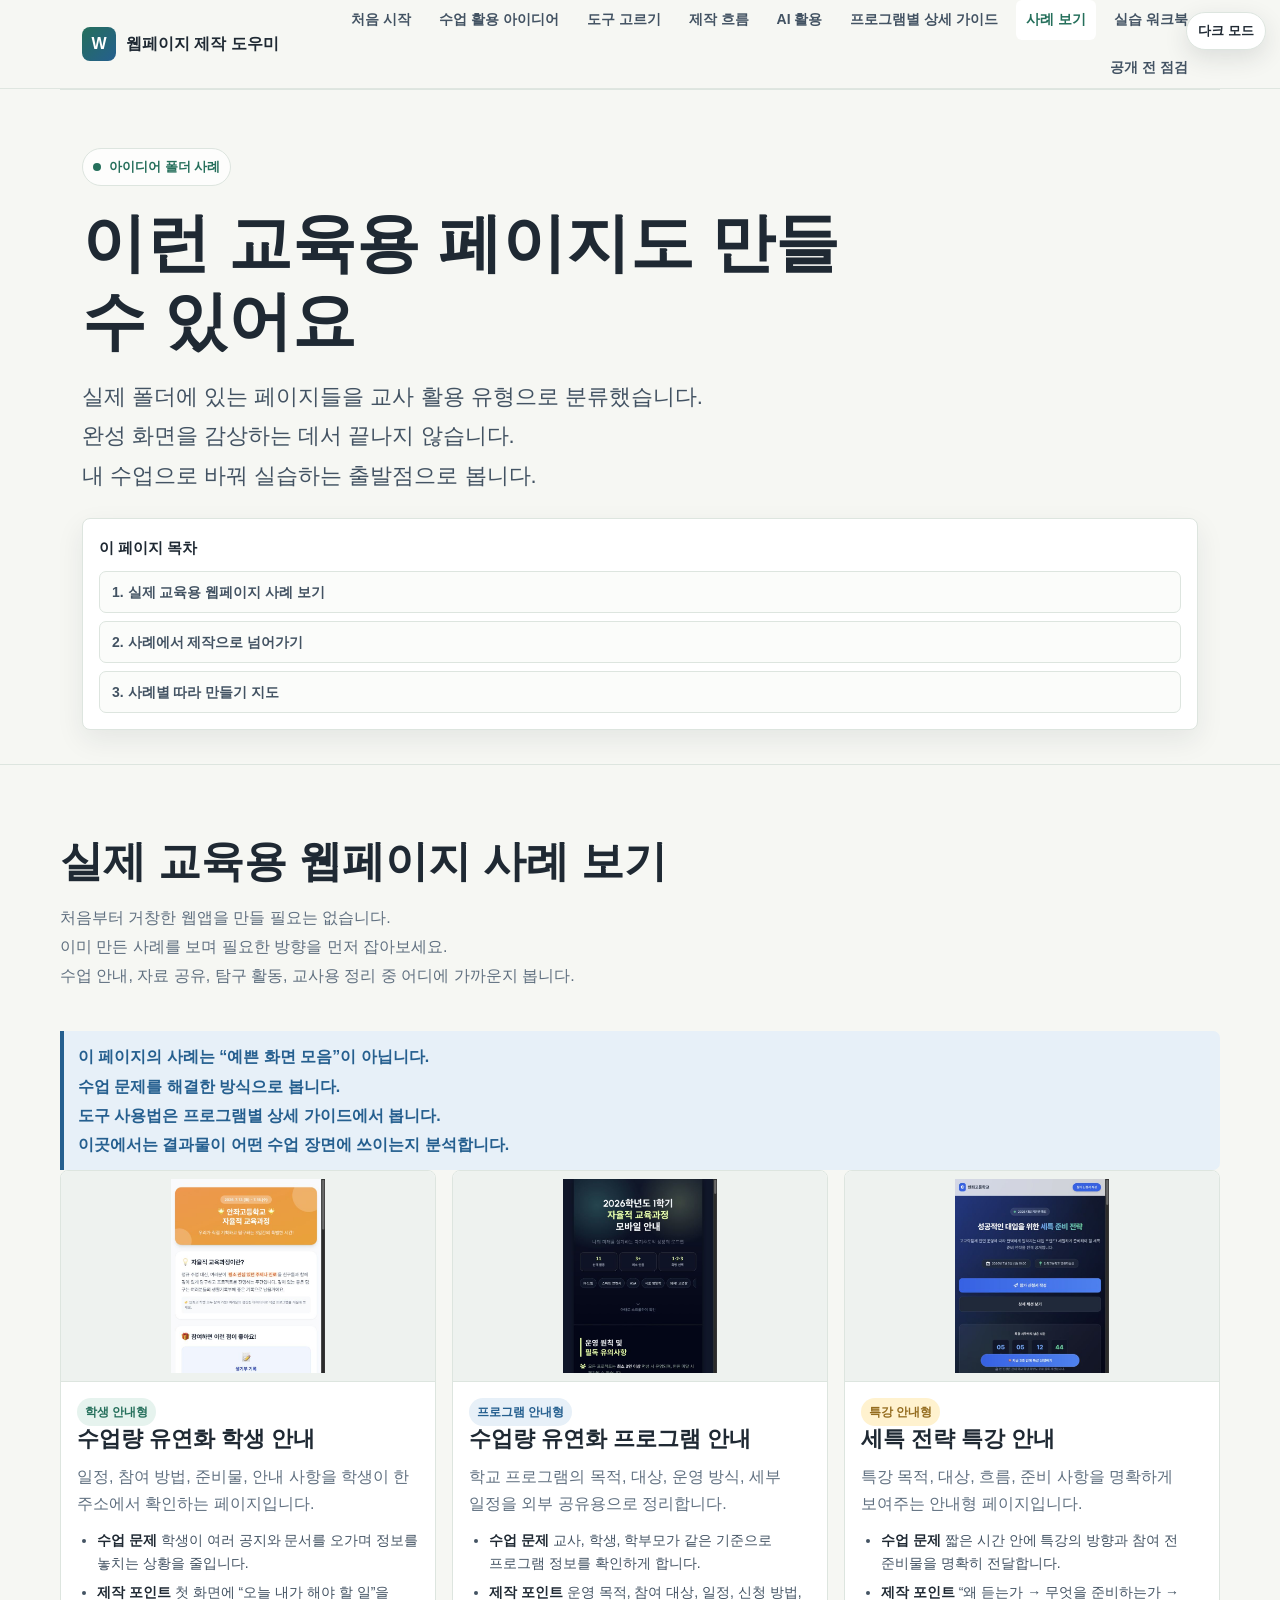
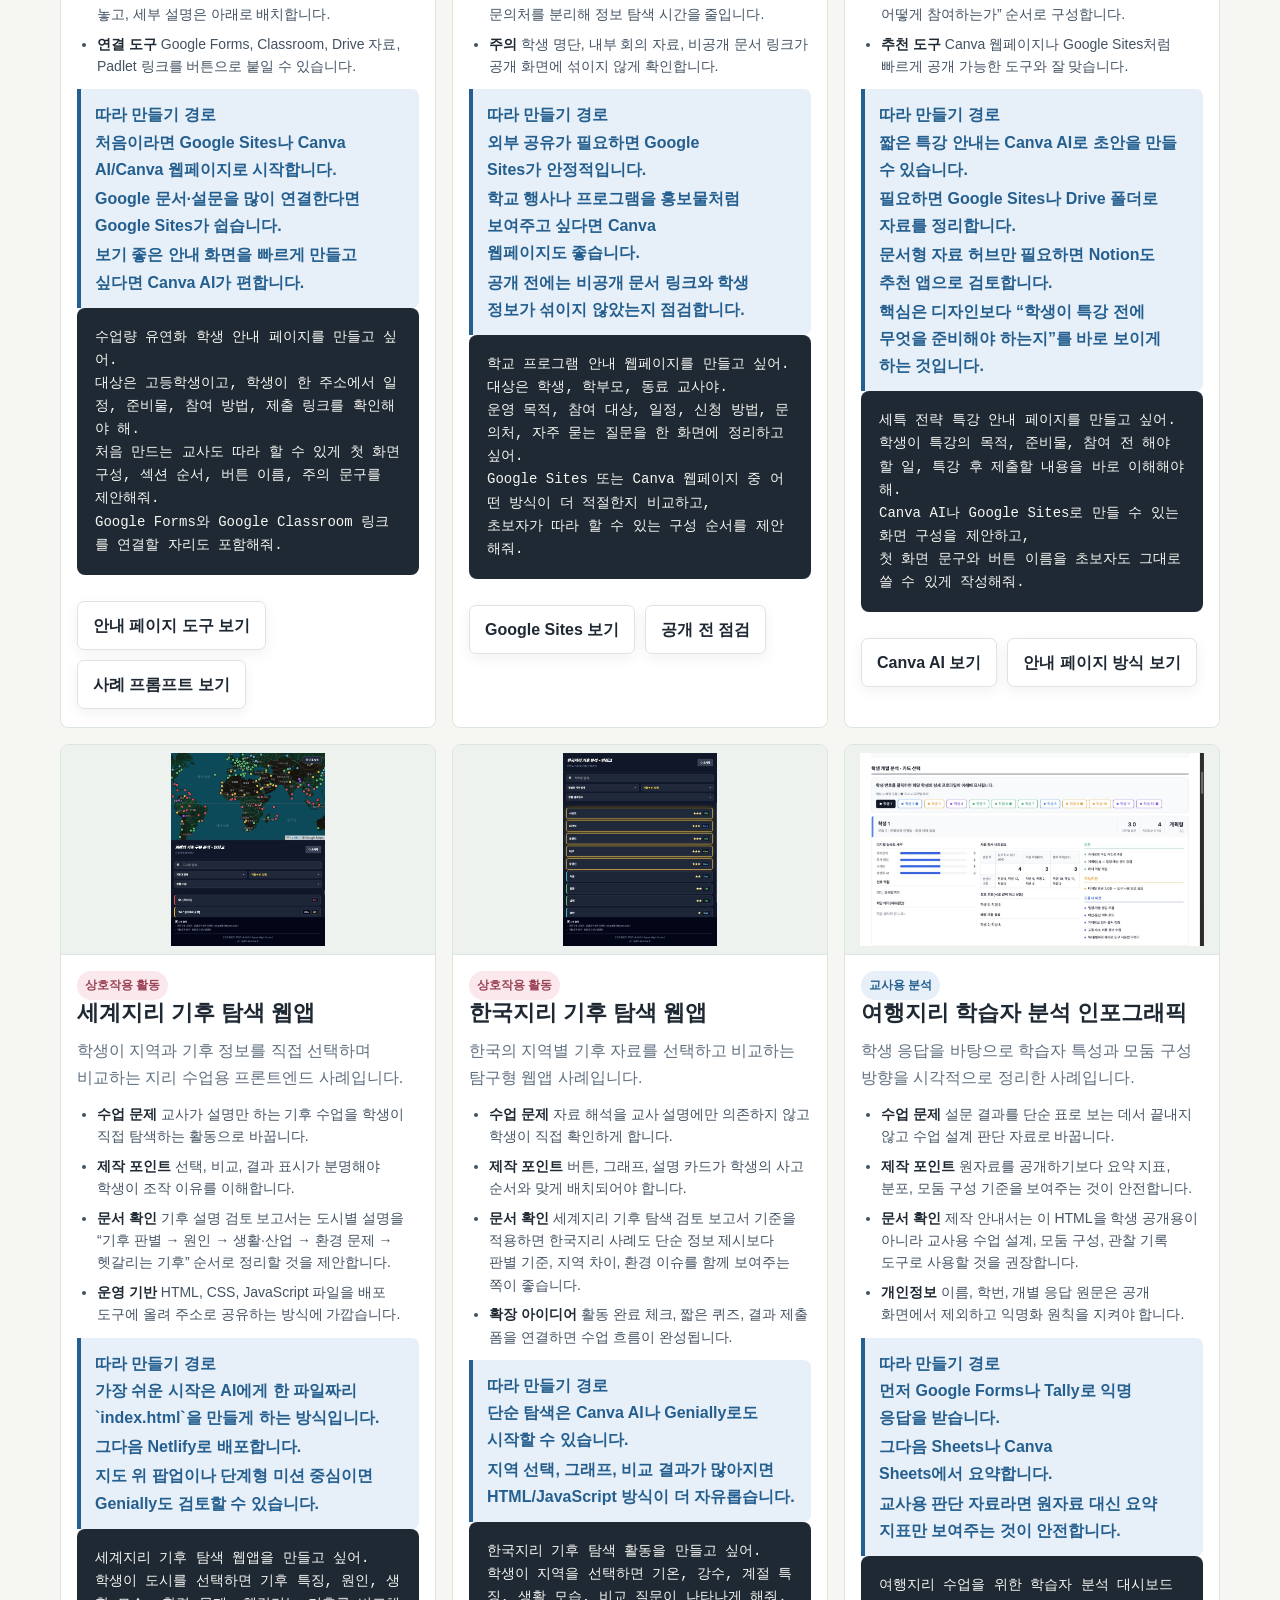
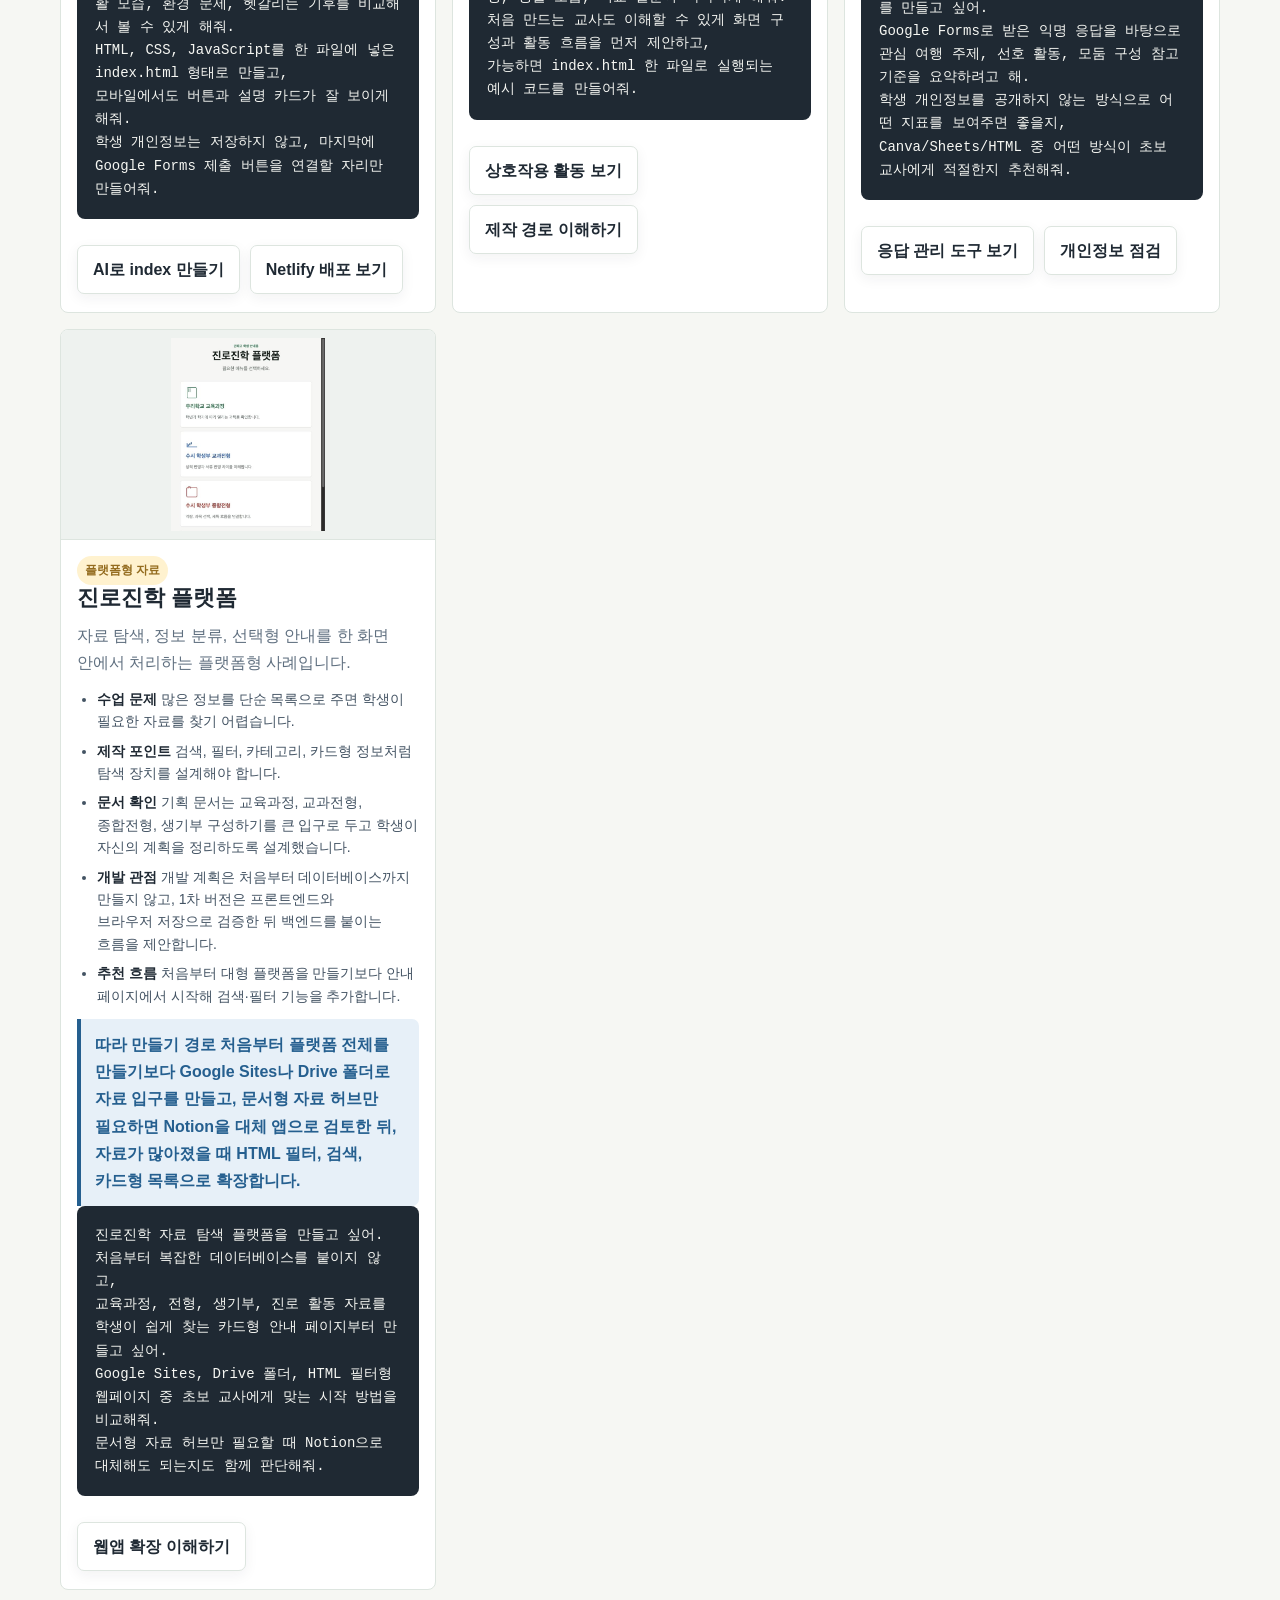
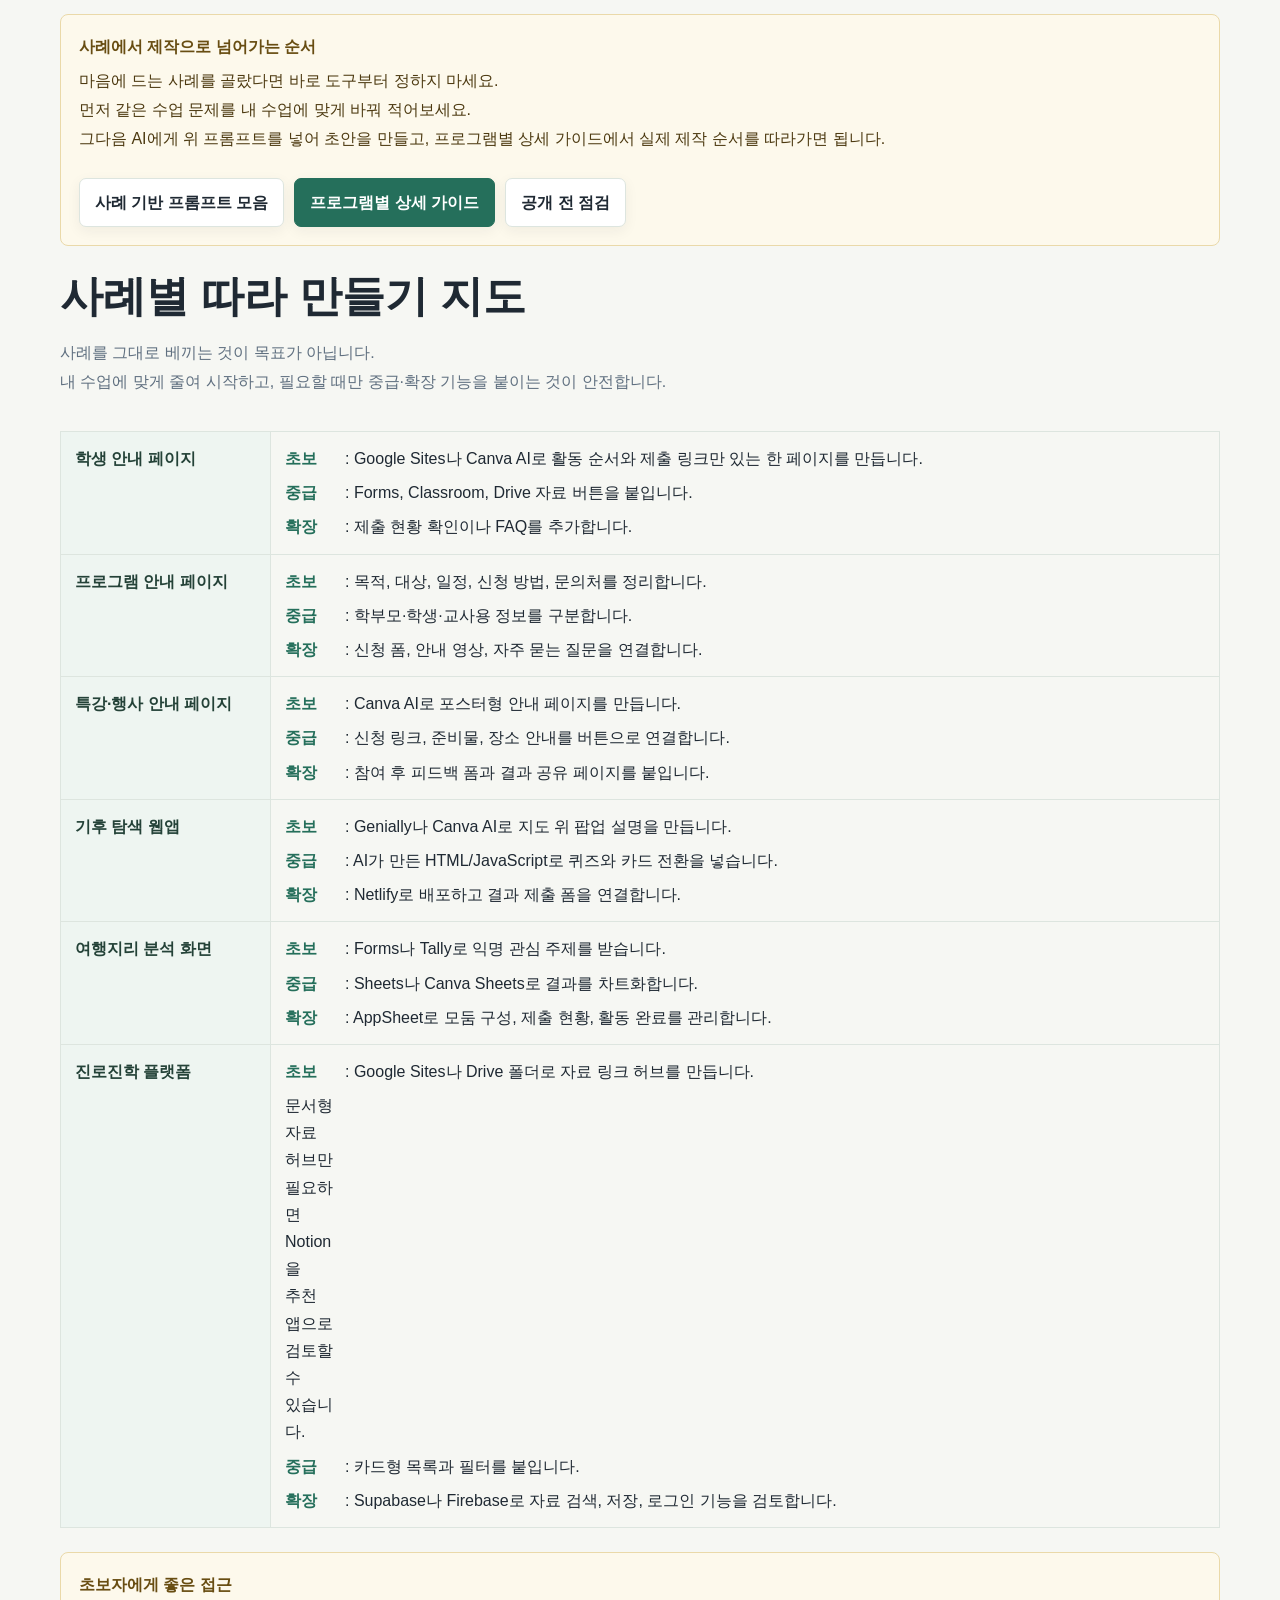
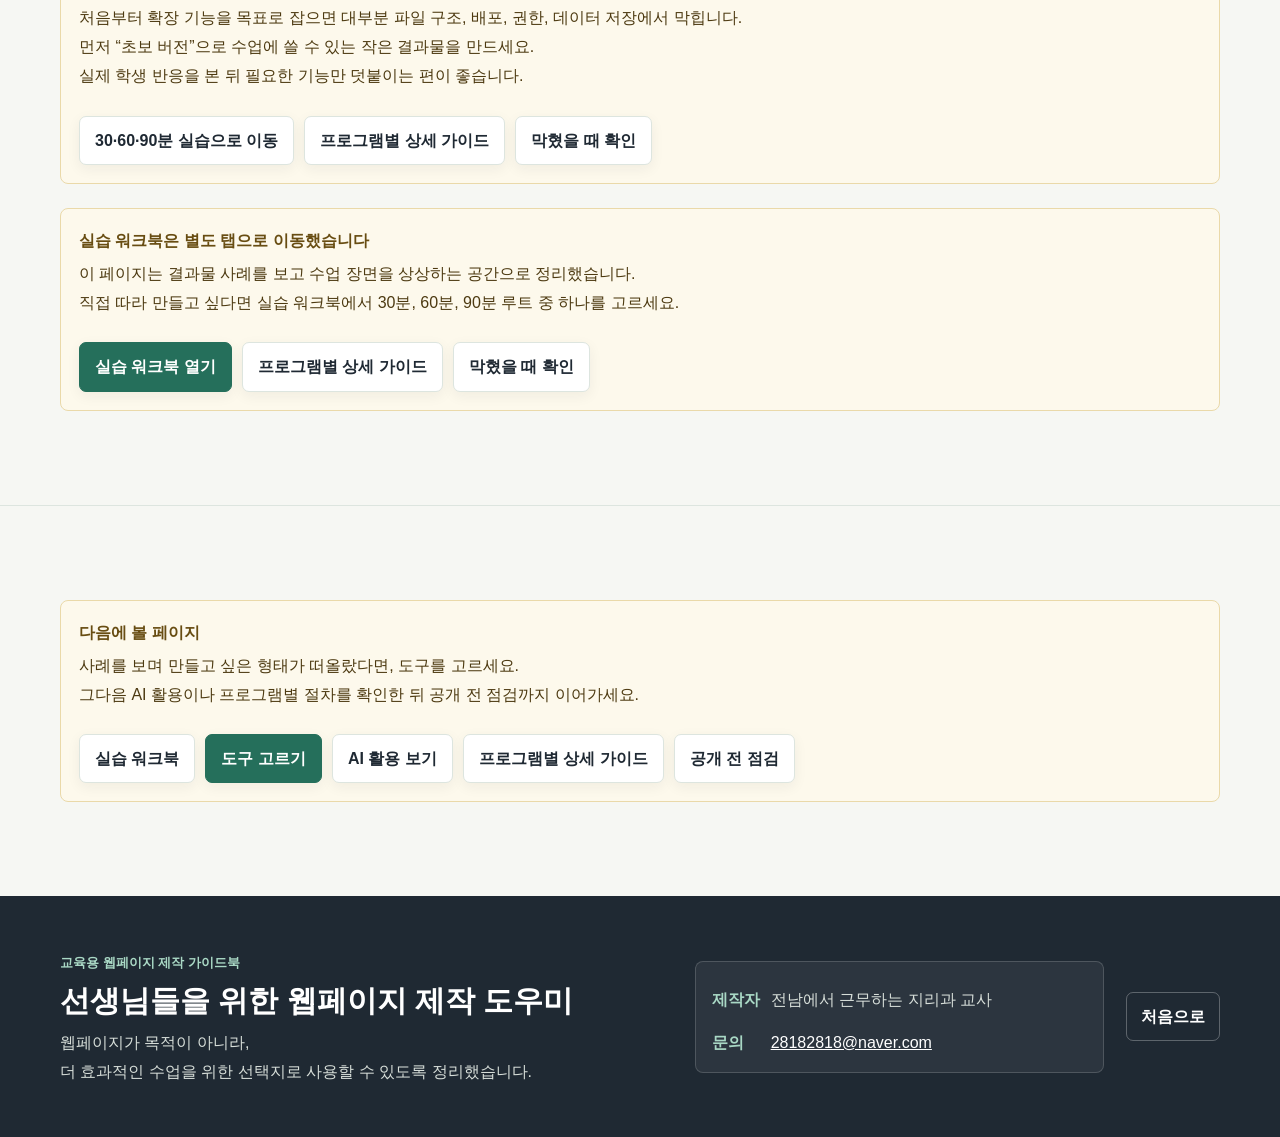
==== commit 58f91953: "Add files via upload" ====
--- a/pages/cases.html
+++ b/pages/cases.html
@@ -139,7 +139,8 @@
             <div class="mini-note">
               <strong>따라 만들기 경로</strong>
               <span class="line-break">짧은 특강 안내는 Canva AI로 초안을 만들 수 있습니다.</span>
-              <span class="line-break">필요하면 Google Sites, Notion, Drive 폴더로 자료를 정리합니다.</span>
+              <span class="line-break">필요하면 Google Sites나 Drive 폴더로 자료를 정리합니다.</span>
+              <span class="line-break">문서형 자료 허브만 필요하면 Notion도 추천 앱으로 검토합니다.</span>
               <span class="line-break">핵심은 디자인보다 “학생이 특강 전에 무엇을 준비해야 하는지”를 바로 보이게 하는 것입니다.</span>
             </div>
             <pre class="prompt-box">세특 전략 특강 안내 페이지를 만들고 싶어.
@@ -255,13 +256,15 @@
             </ul>
             <div class="mini-note">
               <strong>따라 만들기 경로</strong>
-              처음부터 플랫폼 전체를 만들기보다 Google Sites, Notion, Drive 폴더로 자료 입구를 만들고,
+              처음부터 플랫폼 전체를 만들기보다 Google Sites나 Drive 폴더로 자료 입구를 만들고,
+              문서형 자료 허브만 필요하면 Notion을 대체 앱으로 검토한 뒤,
               자료가 많아졌을 때 HTML 필터, 검색, 카드형 목록으로 확장합니다.
             </div>
             <pre class="prompt-box">진로진학 자료 탐색 플랫폼을 만들고 싶어.
 처음부터 복잡한 데이터베이스를 붙이지 않고,
 교육과정, 전형, 생기부, 진로 활동 자료를 학생이 쉽게 찾는 카드형 안내 페이지부터 만들고 싶어.
-Google Sites, Notion, Drive 폴더, HTML 필터형 웹페이지 중 초보 교사에게 맞는 시작 방법을 비교해줘.</pre>
+Google Sites, Drive 폴더, HTML 필터형 웹페이지 중 초보 교사에게 맞는 시작 방법을 비교해줘.
+문서형 자료 허브만 필요할 때 Notion으로 대체해도 되는지도 함께 판단해줘.</pre>
             <div class="actions">
               <a class="btn" href="workflow.html#path-webapp">웹앱 확장 이해하기</a>
             </div>
@@ -334,7 +337,8 @@
           <tr>
             <th>진로진학 플랫폼</th>
             <td>
-              <span class="line-break"><strong>초보</strong>: Google Sites, Notion, Drive 폴더로 자료 링크 허브를 만듭니다.</span>
+              <span class="line-break"><strong>초보</strong>: Google Sites나 Drive 폴더로 자료 링크 허브를 만듭니다.</span>
+              <span class="line-break">문서형 자료 허브만 필요하면 Notion을 추천 앱으로 검토할 수 있습니다.</span>
               <span class="line-break"><strong>중급</strong>: 카드형 목록과 필터를 붙입니다.</span>
               <span class="line-break"><strong>확장</strong>: Supabase나 Firebase로 자료 검색, 저장, 로그인 기능을 검토합니다.</span>
             </td>
